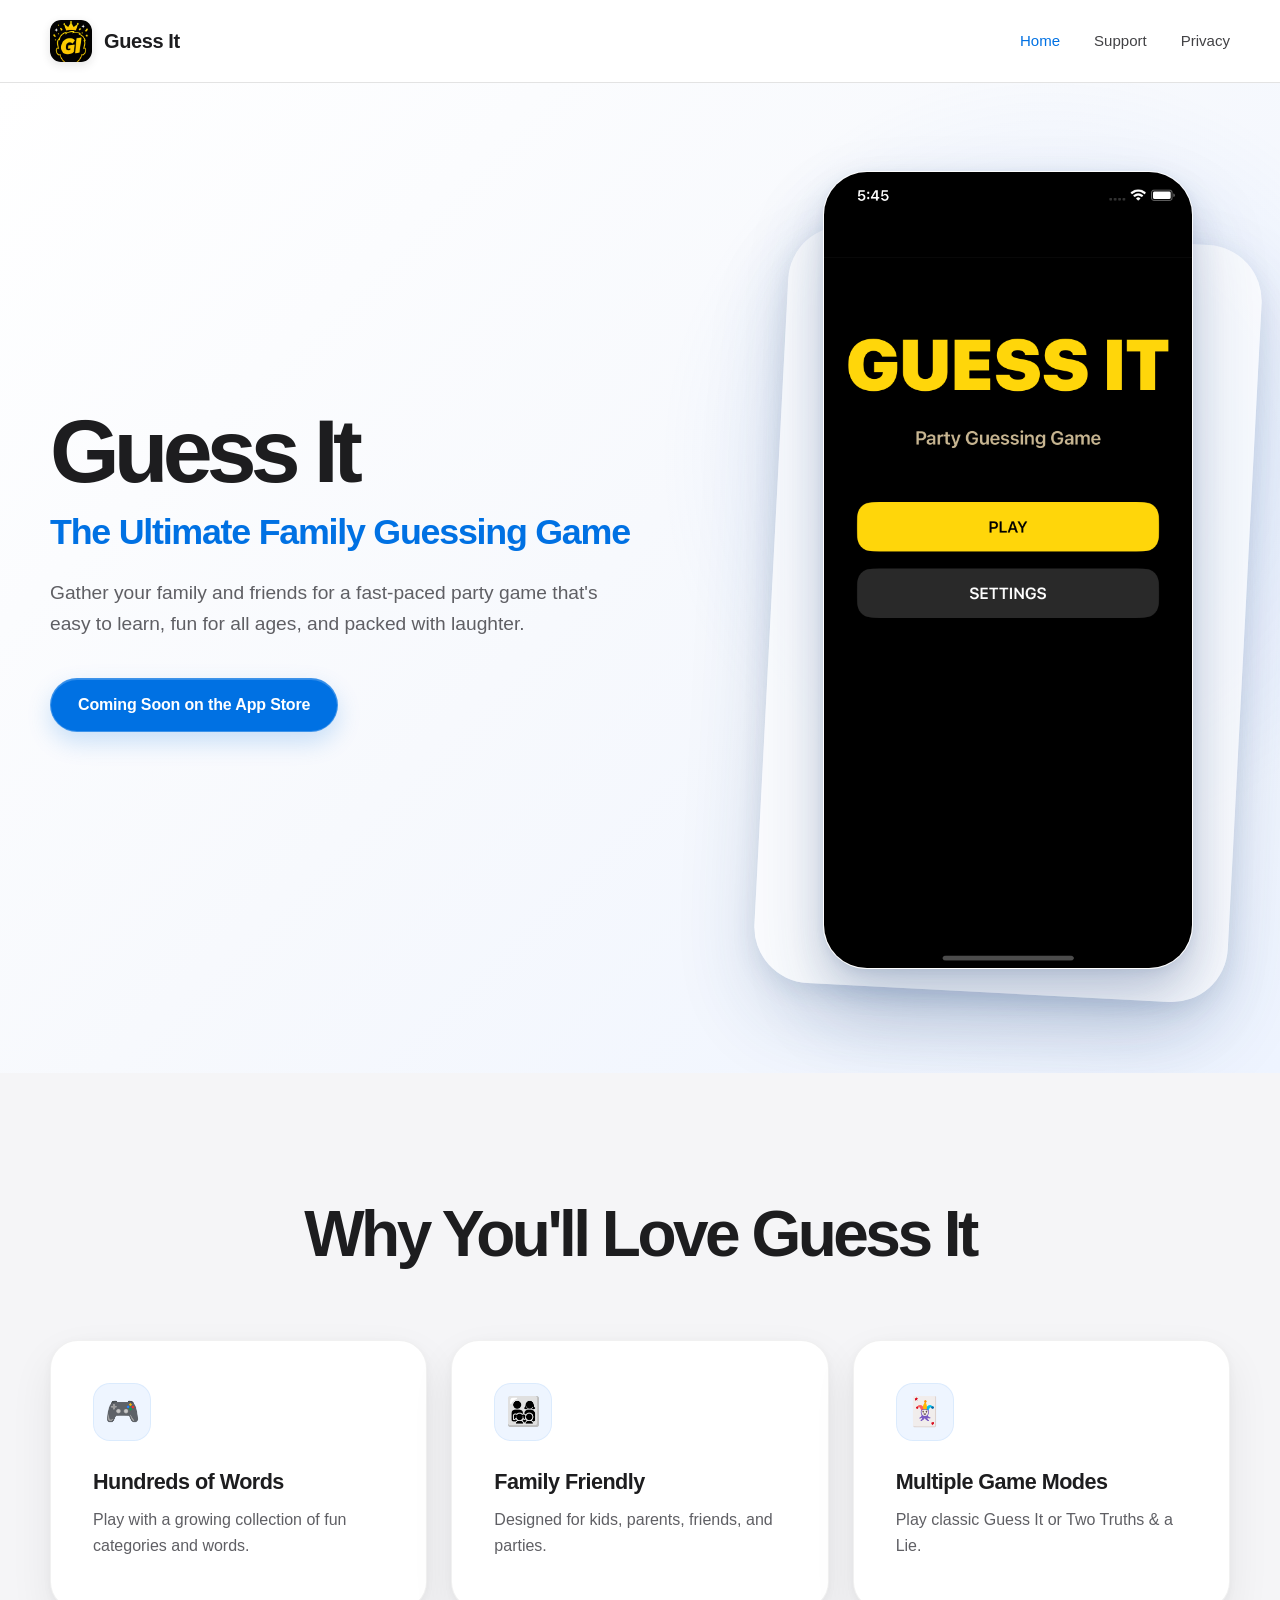
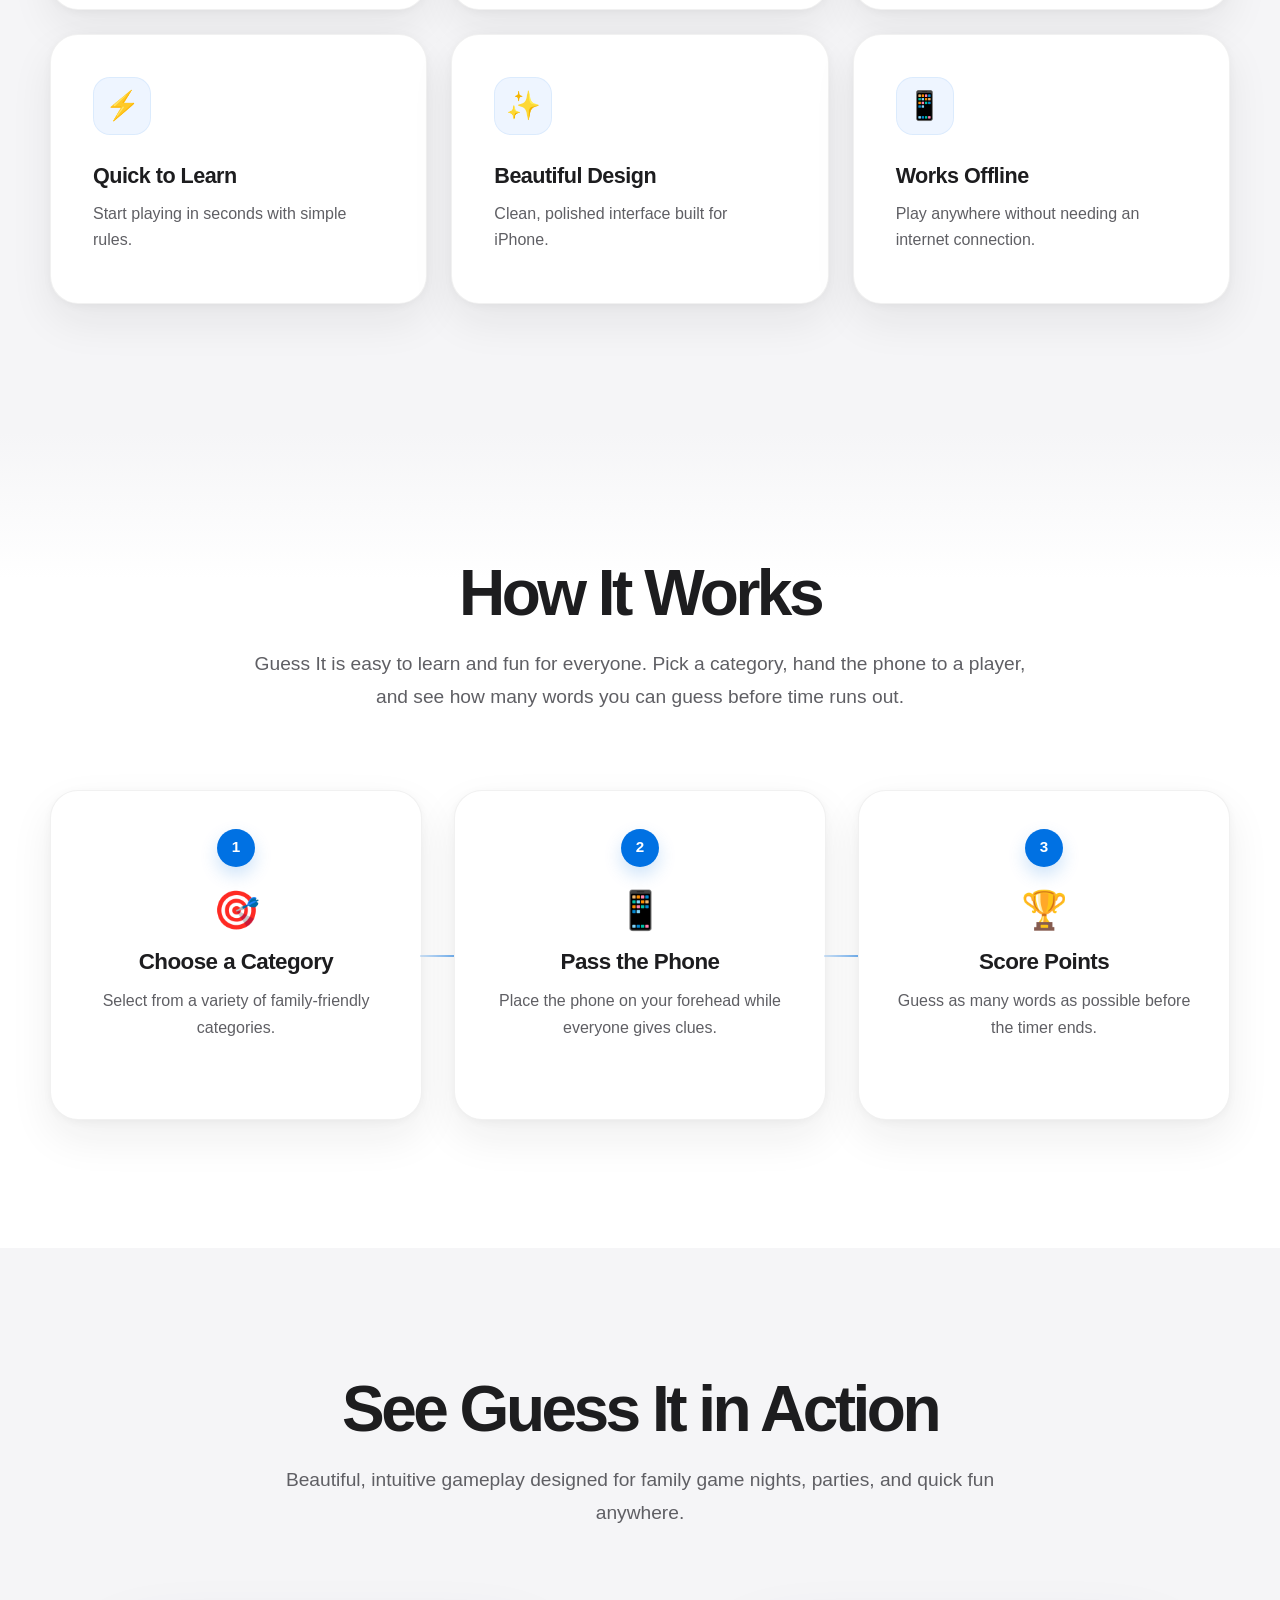
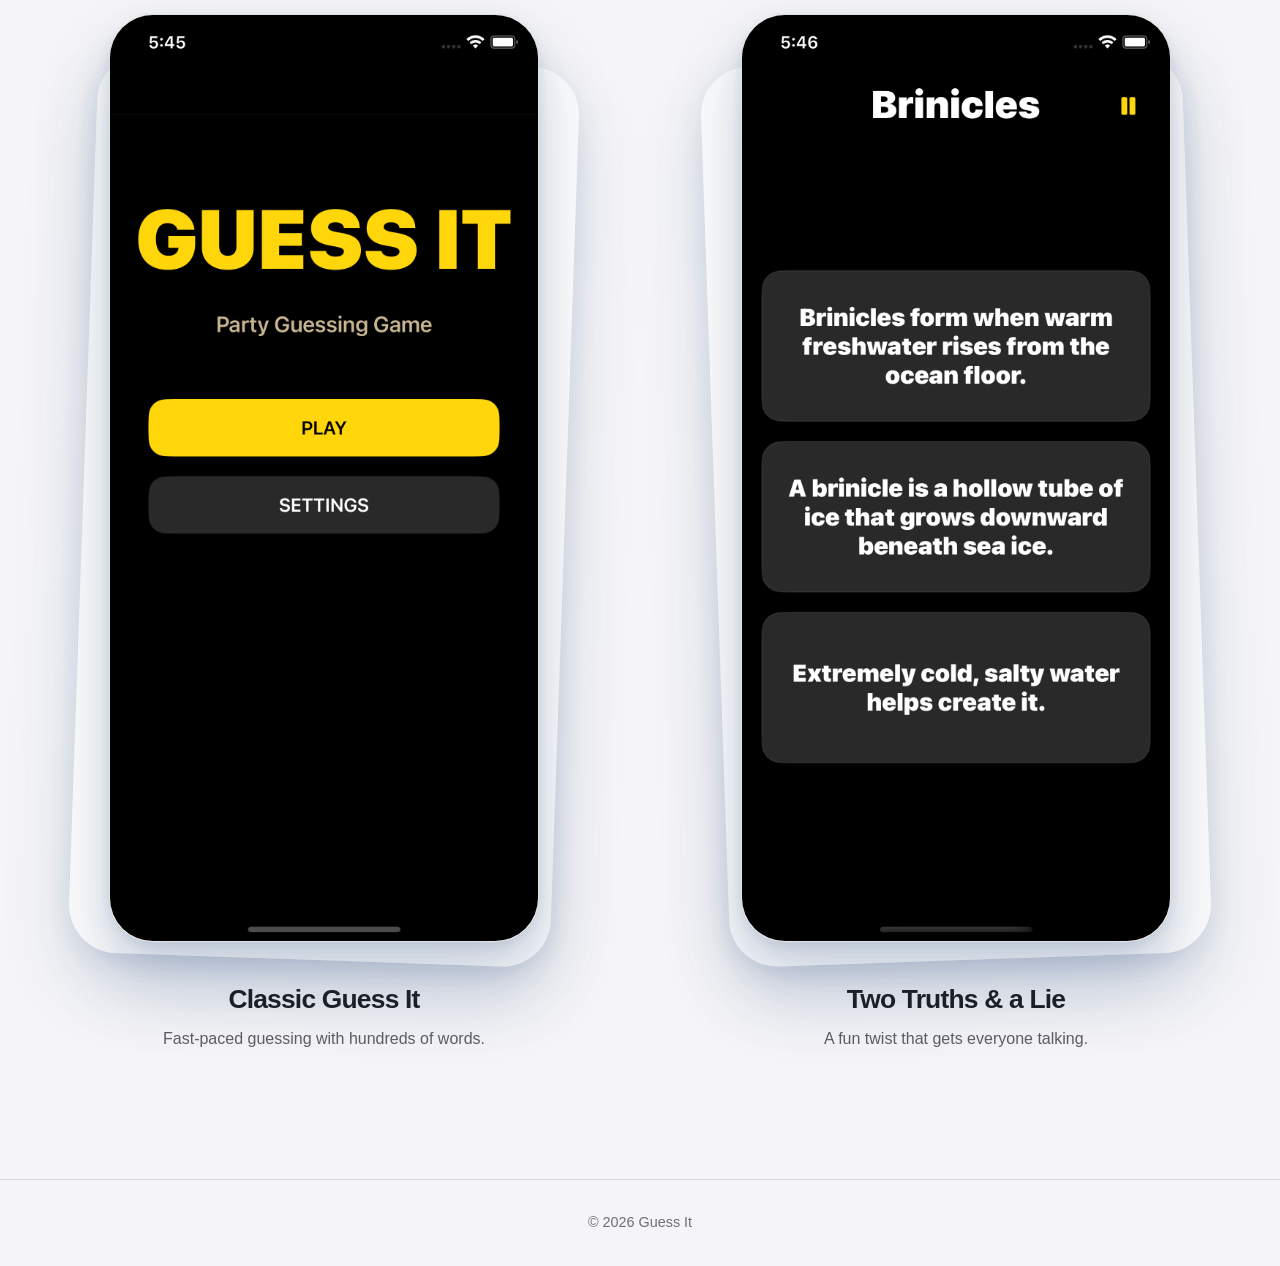
==== index.html @ e1a349c7 "Add responsive gameplay screenshots section" ====
<!DOCTYPE html>
<html lang="en">
<head>
    <meta charset="UTF-8">
    <meta name="viewport" content="width=device-width, initial-scale=1.0">
    <title>Guess It</title>

    <link rel="stylesheet" href="assets/css/styles.css">
</head>
<body>

<header>
    <nav aria-label="Primary navigation">
        <a href="/" class="logo" aria-label="Guess It home">
            <img src="/assets/images/guess-it-icon.png" alt="">
            <span>Guess It</span>
        </a>
        <ul>
            <li><a href="/" aria-current="page">Home</a></li>
            <li><a href="/support/">Support</a></li>
            <li><a href="/privacy/">Privacy</a></li>
        </ul>
    </nav>
</header>

<main>
    <section class="hero">
        <div class="hero-content">
            <div class="hero-copy">
                <h1>Guess It</h1>

                <p class="tagline">
                    The Ultimate Family Guessing Game
                </p>

                <p class="description">
                    Gather your family and friends for a fast-paced party game that's easy to learn, fun for all ages, and packed with laughter.
                </p>

                <a href="#" class="button">
                    Coming Soon on the App Store
                </a>
            </div>

            <div class="hero-image">
                <img
                    src="/assets/images/guess-it-home-screen.png"
                    alt="Guess It app home screen"
                    width="1170"
                    height="2532"
                >
            </div>
        </div>
    </section>

    <section class="features" aria-labelledby="features-title">
        <div class="features-content">
            <div class="features-heading">
                <h2 id="features-title">Why You'll Love Guess It</h2>
            </div>

            <div class="features-grid">
                <article class="feature-card">
                    <span class="feature-icon" aria-hidden="true">🎮</span>
                    <h3>Hundreds of Words</h3>
                    <p>Play with a growing collection of fun categories and words.</p>
                </article>

                <article class="feature-card">
                    <span class="feature-icon" aria-hidden="true">👨‍👩‍👧‍👦</span>
                    <h3>Family Friendly</h3>
                    <p>Designed for kids, parents, friends, and parties.</p>
                </article>

                <article class="feature-card">
                    <span class="feature-icon" aria-hidden="true">🃏</span>
                    <h3>Multiple Game Modes</h3>
                    <p>Play classic Guess It or Two Truths &amp; a Lie.</p>
                </article>

                <article class="feature-card">
                    <span class="feature-icon" aria-hidden="true">⚡</span>
                    <h3>Quick to Learn</h3>
                    <p>Start playing in seconds with simple rules.</p>
                </article>

                <article class="feature-card">
                    <span class="feature-icon" aria-hidden="true">✨</span>
                    <h3>Beautiful Design</h3>
                    <p>Clean, polished interface built for iPhone.</p>
                </article>

                <article class="feature-card">
                    <span class="feature-icon" aria-hidden="true">📱</span>
                    <h3>Works Offline</h3>
                    <p>Play anywhere without needing an internet connection.</p>
                </article>
            </div>
        </div>
    </section>

    <section class="how-it-works" aria-labelledby="how-it-works-title">
        <div class="how-it-works-content">
            <div class="how-it-works-heading">
                <h2 id="how-it-works-title">How It Works</h2>
                <p>
                    Guess It is easy to learn and fun for everyone. Pick a category, hand the phone to a player, and see how many words you can guess before time runs out.
                </p>
            </div>

            <ol class="steps-grid" role="list">
                <li class="step-card">
                    <span class="step-number" aria-hidden="true">1</span>
                    <span class="step-icon" aria-hidden="true">🎯</span>
                    <h3>Choose a Category</h3>
                    <p>Select from a variety of family-friendly categories.</p>
                </li>

                <li class="step-card">
                    <span class="step-number" aria-hidden="true">2</span>
                    <span class="step-icon" aria-hidden="true">📱</span>
                    <h3>Pass the Phone</h3>
                    <p>Place the phone on your forehead while everyone gives clues.</p>
                </li>

                <li class="step-card">
                    <span class="step-number" aria-hidden="true">3</span>
                    <span class="step-icon" aria-hidden="true">🏆</span>
                    <h3>Score Points</h3>
                    <p>Guess as many words as possible before the timer ends.</p>
                </li>
            </ol>
        </div>
    </section>

    <section class="screenshots" aria-labelledby="screenshots-title">
        <div class="screenshots-content">
            <div class="screenshots-heading">
                <h2 id="screenshots-title">See Guess It in Action</h2>
                <p>
                    Beautiful, intuitive gameplay designed for family game nights, parties, and quick fun anywhere.
                </p>
            </div>

            <div class="screenshots-grid">
                <figure class="screenshot">
                    <div class="screenshot-image">
                        <img
                            src="/assets/images/guess-it-home-screen.png"
                            alt="Classic Guess It game screen"
                            width="1170"
                            height="2532"
                            loading="lazy"
                        >
                    </div>
                    <figcaption>
                        <h3>Classic Guess It</h3>
                        <p>Fast-paced guessing with hundreds of words.</p>
                    </figcaption>
                </figure>

                <figure class="screenshot">
                    <div class="screenshot-image">
                        <img
                            src="/assets/images/two-truths-screen.png"
                            alt="Two Truths and a Lie game screen"
                            width="1170"
                            height="2532"
                            loading="lazy"
                        >
                    </div>
                    <figcaption>
                        <h3>Two Truths &amp; a Lie</h3>
                        <p>A fun twist that gets everyone talking.</p>
                    </figcaption>
                </figure>
            </div>
        </div>
    </section>
</main>

<footer>
    <p>&copy; 2026 Guess It</p>
</footer>

</body>
</html>
---- assets/css/styles.css ----
* {
    margin: 0;
    padding: 0;
    box-sizing: border-box;
}

:root {
    color-scheme: light;
    --background: #ffffff;
    --surface: #f5f5f7;
    --text-primary: #1d1d1f;
    --text-secondary: #5f5f64;
    --accent: #0071e3;
    --accent-hover: #0077ed;
    --border: rgba(29, 29, 31, 0.12);
}

html {
    -webkit-text-size-adjust: 100%;
}

body {
    font-family: -apple-system, BlinkMacSystemFont, "Segoe UI", Roboto, Helvetica, Arial, sans-serif;
    background: var(--background);
    color: var(--text-primary);
    line-height: 1.5;
    -webkit-font-smoothing: antialiased;
}

header {
    background: rgba(255, 255, 255, 0.94);
    border-bottom: 1px solid var(--border);
}

nav {
    width: min(100% - 40px, 1180px);
    margin: 0 auto;
    min-height: 82px;
    display: flex;
    justify-content: space-between;
    align-items: center;
}

.logo {
    display: flex;
    align-items: center;
    gap: 12px;
    color: inherit;
    text-decoration: none;
    font-size: 1.25rem;
    font-weight: 700;
    letter-spacing: -0.02em;
}

.logo img {
    width: 42px;
    height: 42px;
    border-radius: 11px;
    box-shadow: 0 3px 10px rgba(29, 29, 31, 0.12);
}

nav ul {
    display: flex;
    align-items: center;
    list-style: none;
    gap: 34px;
}

nav a {
    color: inherit;
    text-decoration: none;
    font-weight: 500;
}

nav ul a {
    color: #424245;
    font-size: 0.94rem;
}

nav ul a:hover,
nav ul a:focus-visible,
nav ul a[aria-current="page"] {
    color: var(--accent);
}

main {
    min-height: calc(100vh - 82px);
}

.hero {
    display: grid;
    align-items: center;
    min-height: calc(100vh - 82px);
    padding: 88px 0 104px;
    overflow: hidden;
    background:
        radial-gradient(circle at 82% 38%, rgba(122, 168, 255, 0.17), transparent 32%),
        linear-gradient(135deg, #ffffff 0%, #f7f9fd 48%, #eef4ff 100%);
}

.hero-content {
    width: min(100% - 40px, 1180px);
    margin: 0 auto;
    display: grid;
    grid-template-columns: minmax(0, 1.05fr) minmax(300px, 0.75fr);
    align-items: center;
    gap: clamp(64px, 9vw, 132px);
}

.hero-copy {
    max-width: 650px;
}

.hero h1 {
    margin-bottom: 18px;
    font-size: clamp(4rem, 7vw, 6.25rem);
    font-weight: 750;
    line-height: 0.95;
    letter-spacing: -0.065em;
}

.tagline {
    max-width: 600px;
    margin-bottom: 24px;
    color: var(--accent);
    font-size: clamp(1.55rem, 2.8vw, 2.35rem);
    font-weight: 650;
    line-height: 1.14;
    letter-spacing: -0.035em;
}

.description {
    max-width: 570px;
    margin-bottom: 38px;
    color: var(--text-secondary);
    font-size: clamp(1.05rem, 1.5vw, 1.2rem);
    line-height: 1.65;
}

.button {
    display: inline-flex;
    align-items: center;
    justify-content: center;
    min-height: 54px;
    padding: 14px 27px;
    border: 1px solid rgba(255, 255, 255, 0.24);
    border-radius: 999px;
    background: var(--accent);
    box-shadow:
        0 10px 24px rgba(0, 113, 227, 0.2),
        inset 0 1px 0 rgba(255, 255, 255, 0.2);
    color: #ffffff;
    text-decoration: none;
    font-weight: 600;
    letter-spacing: -0.01em;
}

.button:hover,
.button:focus-visible {
    background: var(--accent-hover);
    box-shadow:
        0 12px 28px rgba(0, 113, 227, 0.26),
        inset 0 1px 0 rgba(255, 255, 255, 0.2);
}

.button:focus-visible,
nav a:focus-visible {
    outline: 3px solid rgba(0, 113, 227, 0.3);
    outline-offset: 4px;
}

.hero-image {
    position: relative;
    justify-self: center;
    width: min(100%, 370px);
    isolation: isolate;
}

.hero-image::before {
    content: "";
    position: absolute;
    z-index: -1;
    inset: 8% -14% -3%;
    border-radius: 56px;
    background: rgba(255, 255, 255, 0.66);
    box-shadow:
        0 35px 80px rgba(32, 66, 120, 0.16),
        0 8px 24px rgba(32, 66, 120, 0.1);
    transform: rotate(3deg);
}

.hero-image img {
    display: block;
    width: 100%;
    height: auto;
    border: 1px solid rgba(255, 255, 255, 0.72);
    border-radius: clamp(28px, 4vw, 44px);
    box-shadow:
        0 42px 80px rgba(32, 66, 120, 0.2),
        0 16px 34px rgba(32, 66, 120, 0.14),
        0 3px 10px rgba(32, 66, 120, 0.08);
}

.features {
    padding: clamp(92px, 10vw, 140px) 0;
    background: var(--surface);
}

.features-content {
    width: min(100% - 40px, 1180px);
    margin: 0 auto;
}

.features-heading {
    max-width: 760px;
    margin: 0 auto clamp(50px, 6vw, 72px);
    text-align: center;
}

.features h2 {
    font-size: clamp(2.5rem, 5vw, 4.25rem);
    font-weight: 720;
    line-height: 1.04;
    letter-spacing: -0.055em;
}

.features-grid {
    display: grid;
    grid-template-columns: repeat(3, minmax(0, 1fr));
    gap: 24px;
}

.feature-card {
    min-height: 270px;
    padding: clamp(30px, 3.5vw, 42px);
    border: 1px solid rgba(29, 29, 31, 0.06);
    border-radius: 28px;
    background: var(--background);
    box-shadow:
        0 18px 44px rgba(29, 29, 31, 0.07),
        0 2px 8px rgba(29, 29, 31, 0.04);
}

.feature-icon {
    display: grid;
    place-items: center;
    width: 58px;
    height: 58px;
    margin-bottom: 28px;
    border-radius: 17px;
    background: #eef5ff;
    box-shadow: inset 0 0 0 1px rgba(0, 113, 227, 0.08);
    font-size: 1.75rem;
    line-height: 1;
}

.feature-card h3 {
    margin-bottom: 12px;
    font-size: 1.35rem;
    font-weight: 680;
    line-height: 1.2;
    letter-spacing: -0.025em;
}

.feature-card p {
    color: var(--text-secondary);
    font-size: 1rem;
    line-height: 1.65;
}

.how-it-works {
    padding: clamp(92px, 10vw, 140px) 0;
    background: linear-gradient(180deg, var(--surface) 0%, var(--background) 18%);
}

.how-it-works-content {
    width: min(100% - 40px, 1180px);
    margin: 0 auto;
}

.how-it-works-heading {
    max-width: 780px;
    margin: 0 auto clamp(52px, 6vw, 76px);
    text-align: center;
}

.how-it-works h2 {
    margin-bottom: 22px;
    font-size: clamp(2.5rem, 5vw, 4.25rem);
    font-weight: 720;
    line-height: 1.04;
    letter-spacing: -0.055em;
}

.how-it-works-heading p {
    color: var(--text-secondary);
    font-size: clamp(1.05rem, 1.6vw, 1.2rem);
    line-height: 1.7;
}

.steps-grid {
    display: grid;
    grid-template-columns: repeat(3, minmax(0, 1fr));
    gap: 32px;
    list-style: none;
}

.step-card {
    position: relative;
    z-index: 0;
    min-height: 330px;
    padding: 38px 34px;
    border: 1px solid rgba(29, 29, 31, 0.06);
    border-radius: 28px;
    background: var(--background);
    box-shadow:
        0 18px 44px rgba(29, 29, 31, 0.07),
        0 2px 8px rgba(29, 29, 31, 0.04);
    text-align: center;
}

.step-card:not(:last-child)::after {
    content: "";
    position: absolute;
    z-index: -1;
    top: 50%;
    right: -33px;
    width: 34px;
    height: 2px;
    background: linear-gradient(90deg, rgba(0, 113, 227, 0.18), rgba(0, 113, 227, 0.55));
}

.step-number {
    display: grid;
    place-items: center;
    width: 38px;
    height: 38px;
    margin: 0 auto 25px;
    border-radius: 50%;
    background: var(--accent);
    box-shadow: 0 8px 18px rgba(0, 113, 227, 0.2);
    color: #ffffff;
    font-size: 0.95rem;
    font-weight: 700;
}

.step-icon {
    display: block;
    margin-bottom: 20px;
    font-size: 2.35rem;
    line-height: 1;
}

.step-card h3 {
    margin-bottom: 12px;
    font-size: 1.4rem;
    font-weight: 680;
    line-height: 1.2;
    letter-spacing: -0.025em;
}

.step-card p {
    color: var(--text-secondary);
    font-size: 1rem;
    line-height: 1.65;
}

.screenshots {
    padding: clamp(92px, 10vw, 140px) 0;
    overflow: hidden;
    background: var(--surface);
}

.screenshots-content {
    width: min(100% - 40px, 1180px);
    margin: 0 auto;
}

.screenshots-heading {
    max-width: 780px;
    margin: 0 auto clamp(56px, 7vw, 84px);
    text-align: center;
}

.screenshots h2 {
    margin-bottom: 22px;
    font-size: clamp(2.5rem, 5vw, 4.25rem);
    font-weight: 720;
    line-height: 1.04;
    letter-spacing: -0.055em;
}

.screenshots-heading p {
    color: var(--text-secondary);
    font-size: clamp(1.05rem, 1.6vw, 1.2rem);
    line-height: 1.7;
}

.screenshots-grid {
    display: grid;
    grid-template-columns: repeat(2, minmax(0, 1fr));
    gap: clamp(48px, 7vw, 84px);
    align-items: start;
}

.screenshot {
    min-width: 0;
    text-align: center;
}

.screenshot-image {
    position: relative;
    width: min(100%, 430px);
    margin: 0 auto;
    isolation: isolate;
}

.screenshot-image::before {
    content: "";
    position: absolute;
    z-index: -1;
    inset: 5% -6% -2%;
    border-radius: clamp(30px, 4vw, 48px);
    background: rgba(255, 255, 255, 0.7);
    box-shadow:
        0 34px 72px rgba(32, 66, 120, 0.13),
        0 9px 24px rgba(32, 66, 120, 0.08);
    transform: rotate(2deg);
}

.screenshot:nth-child(even) .screenshot-image::before {
    transform: rotate(-2deg);
}

.screenshot img {
    display: block;
    width: 100%;
    height: auto;
    border: 1px solid rgba(29, 29, 31, 0.1);
    border-radius: clamp(28px, 4vw, 44px);
    box-shadow:
        0 40px 76px rgba(32, 66, 120, 0.18),
        0 15px 32px rgba(32, 66, 120, 0.12),
        0 3px 10px rgba(32, 66, 120, 0.07);
}

.screenshot figcaption {
    max-width: 420px;
    margin: 42px auto 0;
}

.screenshot h3 {
    margin-bottom: 10px;
    font-size: clamp(1.35rem, 2.2vw, 1.65rem);
    font-weight: 680;
    line-height: 1.2;
    letter-spacing: -0.03em;
}

.screenshot figcaption p {
    color: var(--text-secondary);
    font-size: 1rem;
    line-height: 1.6;
}

footer {
    padding: 32px 20px;
    border-top: 1px solid var(--border);
    background: var(--surface);
    color: #6e6e73;
    text-align: center;
    font-size: 0.9rem;
}

@media (max-width: 980px) {
    .features-grid {
        grid-template-columns: repeat(2, minmax(0, 1fr));
    }
}

@media (max-width: 840px) {
    .hero {
        padding: 76px 0 92px;
    }

    .hero-content {
        grid-template-columns: minmax(0, 1fr) minmax(250px, 0.72fr);
        gap: 48px;
    }

    .hero h1 {
        font-size: clamp(3.5rem, 9vw, 5rem);
    }

    .steps-grid {
        gap: 18px;
    }

    .step-card {
        min-height: 320px;
        padding: 34px 24px;
    }

    .step-card:not(:last-child)::after {
        right: -19px;
        width: 20px;
    }
}

@media (max-width: 700px) {
    nav {
        width: min(100% - 32px, 1180px);
        min-height: 74px;
    }

    .logo {
        gap: 9px;
        font-size: 1.08rem;
    }

    .logo img {
        width: 36px;
        height: 36px;
        border-radius: 9px;
    }

    nav ul {
        gap: 18px;
    }

    nav ul a {
        font-size: 0.85rem;
    }

    main,
    .hero {
        min-height: auto;
    }

    .hero {
        padding: 72px 0 88px;
        text-align: center;
        background:
            radial-gradient(circle at 50% 72%, rgba(122, 168, 255, 0.16), transparent 30%),
            linear-gradient(155deg, #ffffff 0%, #f7f9fd 50%, #eef4ff 100%);
    }

    .hero-content {
        width: min(100% - 40px, 560px);
        grid-template-columns: 1fr;
        gap: 68px;
    }

    .hero-copy {
        margin: 0 auto;
    }

    .hero h1 {
        margin-bottom: 16px;
        font-size: clamp(3.7rem, 17vw, 5rem);
    }

    .tagline {
        margin-right: auto;
        margin-left: auto;
    }

    .description {
        margin-right: auto;
        margin-bottom: 32px;
        margin-left: auto;
    }

    .hero-image {
        width: min(78vw, 340px);
    }

    .features {
        padding: 80px 0;
    }

    .features-content {
        width: min(100% - 40px, 560px);
    }

    .features-heading {
        margin-bottom: 42px;
    }

    .features-grid {
        grid-template-columns: 1fr;
        gap: 20px;
    }

    .feature-card {
        min-height: 0;
        padding: 32px;
    }

    .how-it-works {
        padding: 80px 0;
    }

    .how-it-works-content {
        width: min(100% - 40px, 560px);
    }

    .how-it-works-heading {
        margin-bottom: 44px;
    }

    .steps-grid {
        grid-template-columns: 1fr;
        gap: 28px;
    }

    .step-card {
        min-height: 0;
        padding: 34px 32px 38px;
    }

    .step-card:not(:last-child)::after {
        top: auto;
        right: auto;
        bottom: -29px;
        left: 50%;
        width: 2px;
        height: 30px;
        background: linear-gradient(180deg, rgba(0, 113, 227, 0.22), rgba(0, 113, 227, 0.55));
    }

    .screenshots {
        padding: 80px 0;
    }

    .screenshots-content {
        width: min(100% - 40px, 560px);
    }

    .screenshots-heading {
        margin-bottom: 52px;
    }

    .screenshots-grid {
        grid-template-columns: 1fr;
        gap: 72px;
    }

    .screenshot-image {
        width: min(82vw, 400px);
    }

    .screenshot figcaption {
        margin-top: 36px;
    }
}

@media (max-width: 480px) {
    nav {
        min-height: 68px;
    }

    .logo span {
        display: none;
    }

    nav ul {
        gap: 15px;
    }

    .hero {
        padding: 58px 0 76px;
    }

    .hero-content {
        width: min(100% - 32px, 560px);
        gap: 56px;
    }

    .features-content {
        width: min(100% - 32px, 560px);
    }

    .features h2 {
        font-size: clamp(2.35rem, 12vw, 3.25rem);
    }

    .how-it-works-content {
        width: min(100% - 32px, 560px);
    }

    .how-it-works h2 {
        font-size: clamp(2.35rem, 12vw, 3.25rem);
    }

    .screenshots h2 {
        font-size: clamp(2.35rem, 12vw, 3.25rem);
    }

    .screenshots-content {
        width: min(100% - 32px, 560px);
    }

    .button {
        width: 100%;
        max-width: 310px;
    }
}
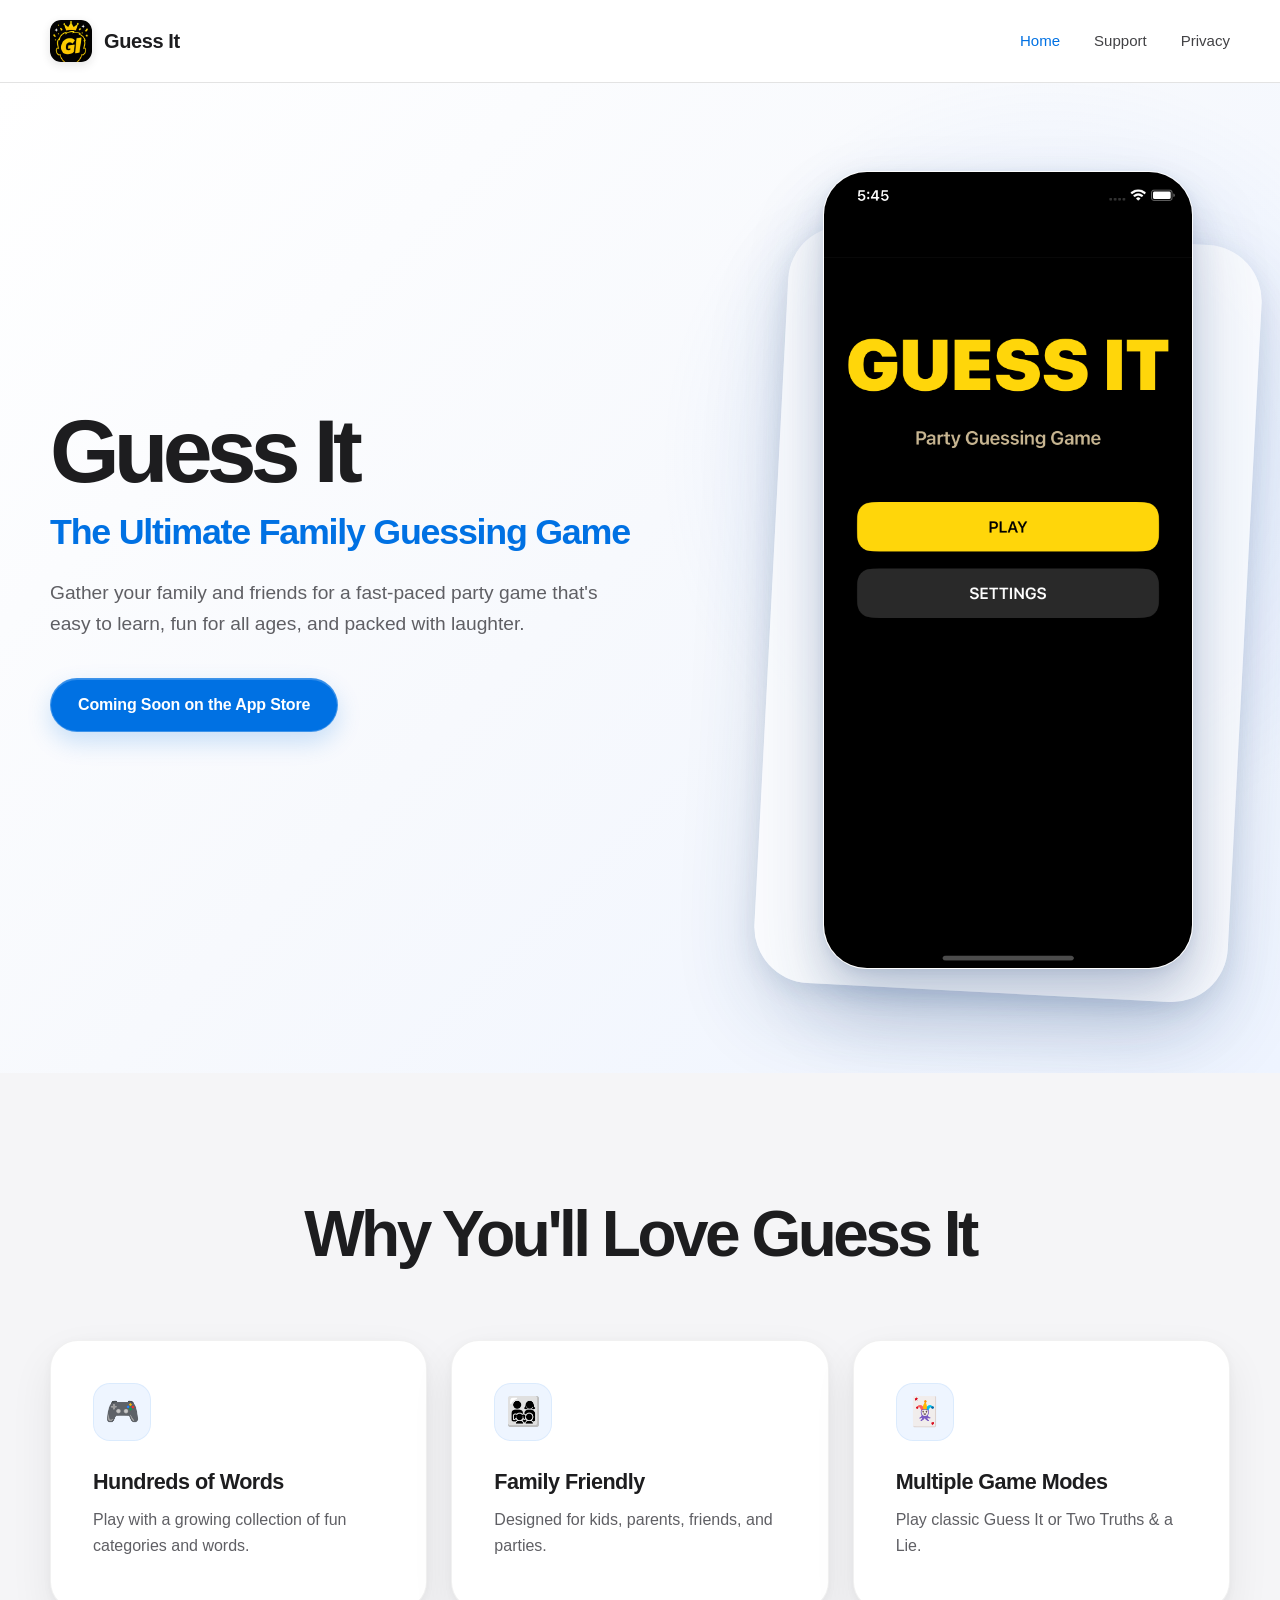
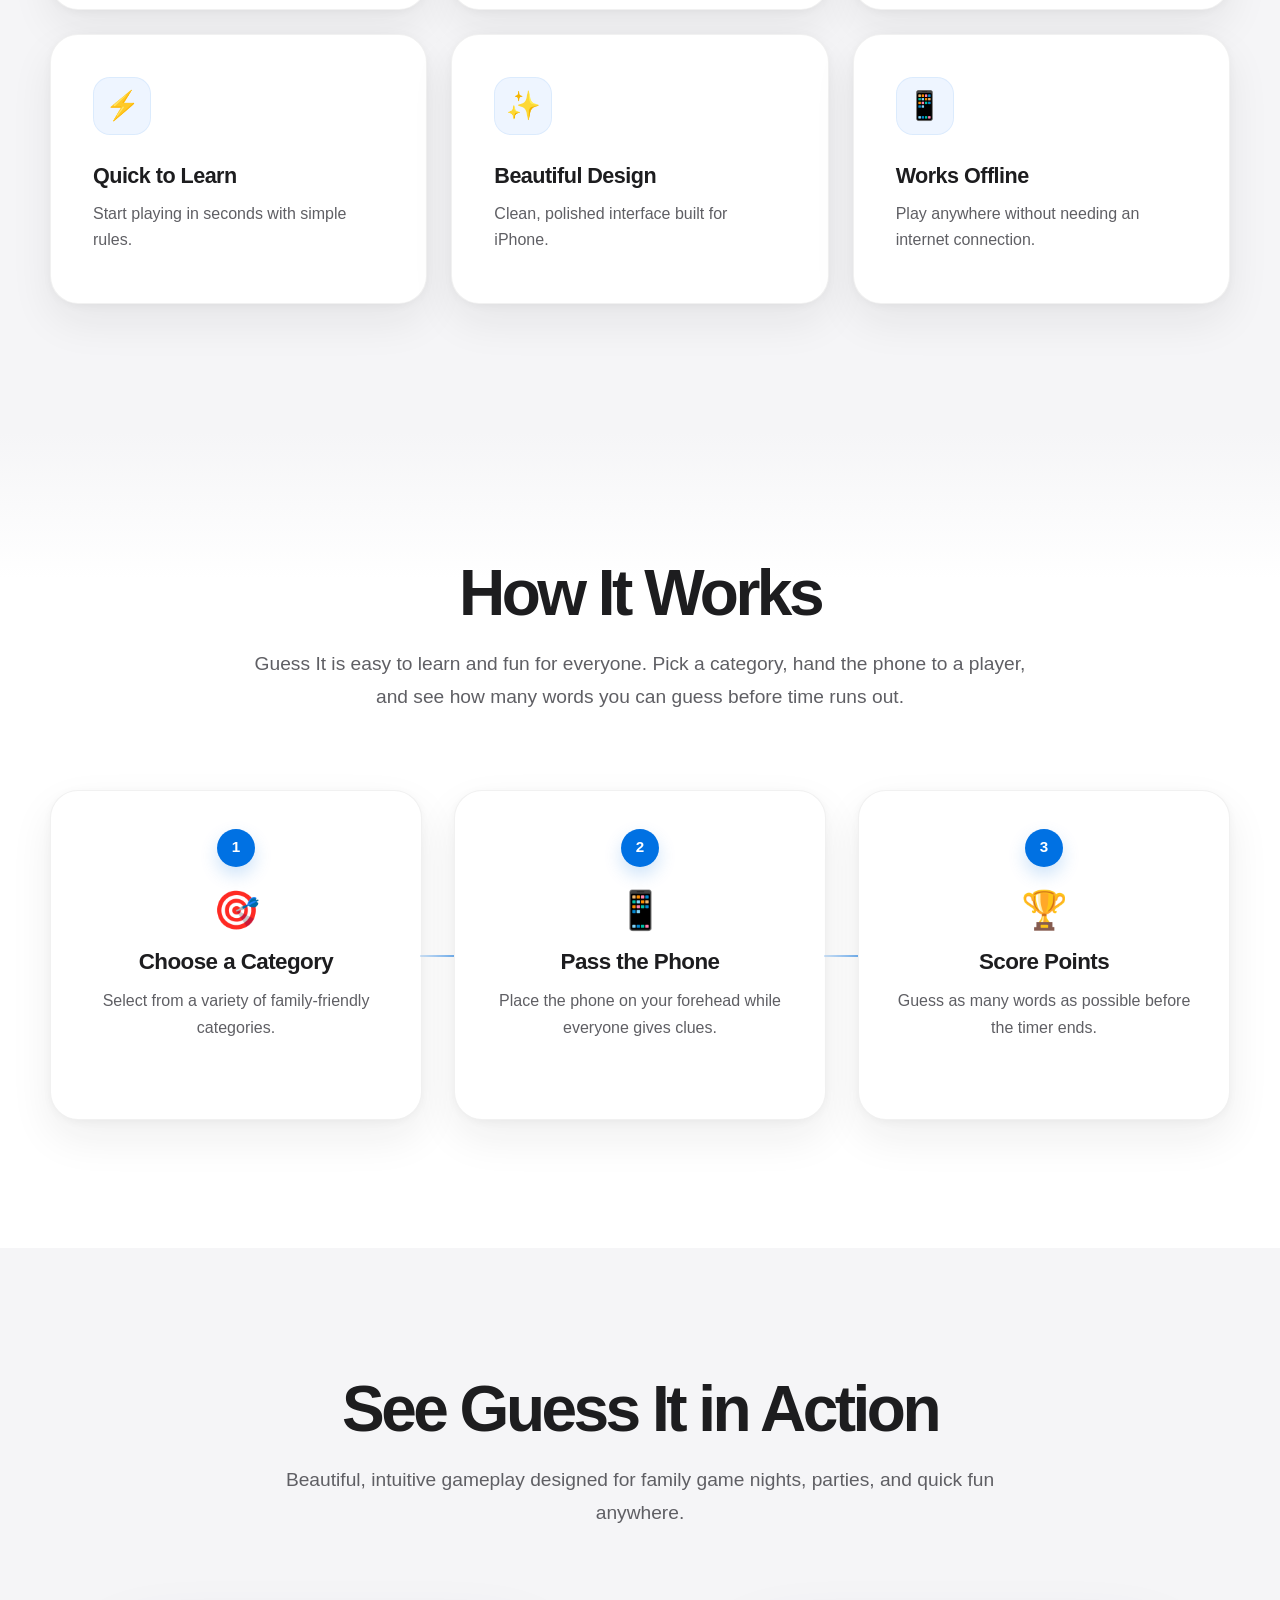
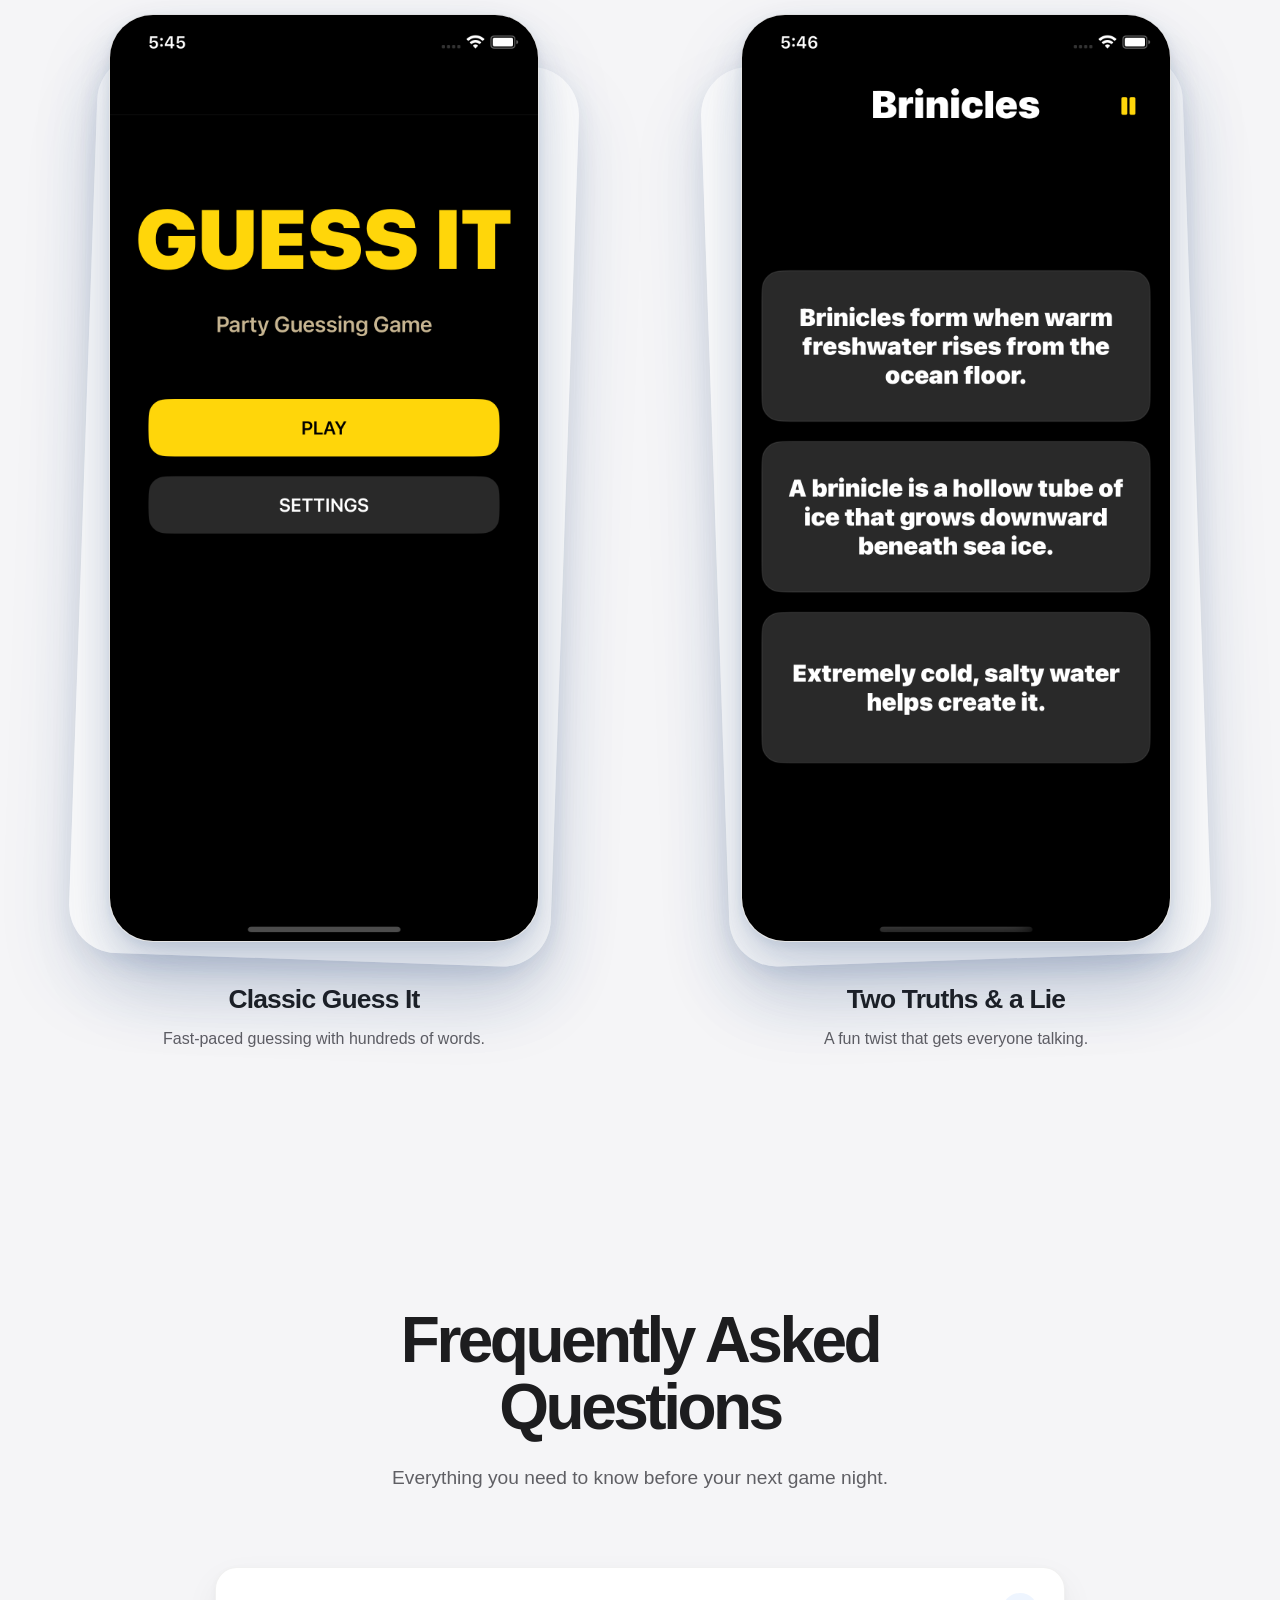
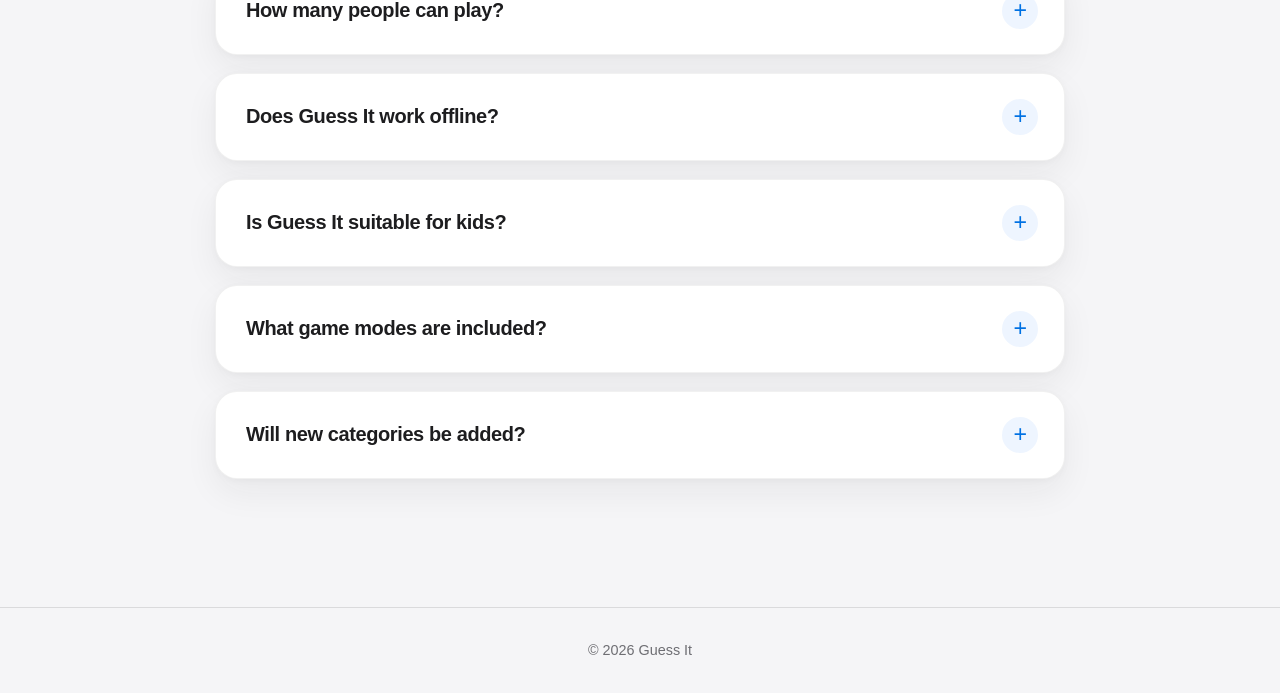
==== commit f765dd16: "Add accessible responsive FAQ section" ====
--- a/index.html
+++ b/index.html
@@ -177,6 +177,52 @@
             </div>
         </div>
     </section>
+
+    <section class="faq" aria-labelledby="faq-title">
+        <div class="faq-content">
+            <div class="faq-heading">
+                <h2 id="faq-title">Frequently Asked Questions</h2>
+                <p>Everything you need to know before your next game night.</p>
+            </div>
+
+            <div class="faq-list">
+                <details class="faq-item">
+                    <summary>How many people can play?</summary>
+                    <div class="faq-answer">
+                        <p>Guess It is designed for groups of all sizes. Play with family, friends, classrooms, or parties.</p>
+                    </div>
+                </details>
+
+                <details class="faq-item">
+                    <summary>Does Guess It work offline?</summary>
+                    <div class="faq-answer">
+                        <p>Yes. Once installed, Guess It can be played without an internet connection.</p>
+                    </div>
+                </details>
+
+                <details class="faq-item">
+                    <summary>Is Guess It suitable for kids?</summary>
+                    <div class="faq-answer">
+                        <p>Absolutely. Guess It is designed to be fun and family friendly for players of all ages.</p>
+                    </div>
+                </details>
+
+                <details class="faq-item">
+                    <summary>What game modes are included?</summary>
+                    <div class="faq-answer">
+                        <p>Classic Guess It and Two Truths &amp; a Lie are included, with more ideas planned for future updates.</p>
+                    </div>
+                </details>
+
+                <details class="faq-item">
+                    <summary>Will new categories be added?</summary>
+                    <div class="faq-answer">
+                        <p>Yes. We're continually expanding the library with new categories and fresh content.</p>
+                    </div>
+                </details>
+            </div>
+        </div>
+    </section>
 </main>
 
 <footer>
--- a/assets/css/styles.css
+++ b/assets/css/styles.css
@@ -463,6 +463,138 @@
     line-height: 1.6;
 }
 
+.faq {
+    padding: clamp(92px, 10vw, 140px) 0;
+    background: var(--surface);
+}
+
+.faq-content {
+    width: min(100% - 40px, 850px);
+    margin: 0 auto;
+}
+
+.faq-heading {
+    max-width: 720px;
+    margin: 0 auto clamp(50px, 6vw, 72px);
+    text-align: center;
+}
+
+.faq h2 {
+    margin-bottom: 22px;
+    font-size: clamp(2.5rem, 5vw, 4.25rem);
+    font-weight: 720;
+    line-height: 1.04;
+    letter-spacing: -0.055em;
+}
+
+.faq-heading p {
+    color: var(--text-secondary);
+    font-size: clamp(1.05rem, 1.6vw, 1.2rem);
+    line-height: 1.7;
+}
+
+.faq-list {
+    display: grid;
+    gap: 18px;
+}
+
+.faq-item {
+    overflow: hidden;
+    border: 1px solid rgba(29, 29, 31, 0.06);
+    border-radius: 22px;
+    background: var(--background);
+    box-shadow:
+        0 14px 34px rgba(29, 29, 31, 0.06),
+        0 2px 7px rgba(29, 29, 31, 0.03);
+    transition:
+        border-color 0.22s ease,
+        box-shadow 0.22s ease;
+}
+
+.faq-item[open] {
+    border-color: rgba(0, 113, 227, 0.14);
+    box-shadow:
+        0 18px 42px rgba(29, 29, 31, 0.08),
+        0 3px 9px rgba(29, 29, 31, 0.04);
+}
+
+.faq-item summary {
+    position: relative;
+    display: flex;
+    align-items: center;
+    min-height: 86px;
+    padding: 26px 82px 26px 30px;
+    list-style: none;
+    cursor: pointer;
+    font-size: clamp(1.08rem, 2vw, 1.25rem);
+    font-weight: 650;
+    line-height: 1.35;
+    letter-spacing: -0.02em;
+    transition: color 0.2s ease;
+}
+
+.faq-item summary::-webkit-details-marker {
+    display: none;
+}
+
+.faq-item summary::after {
+    content: "+";
+    position: absolute;
+    top: 50%;
+    right: 26px;
+    display: grid;
+    place-items: center;
+    width: 36px;
+    height: 36px;
+    border-radius: 50%;
+    background: #eef5ff;
+    color: var(--accent);
+    font-size: 1.45rem;
+    font-weight: 450;
+    line-height: 1;
+    transform: translateY(-50%);
+    transition:
+        color 0.2s ease,
+        background-color 0.2s ease,
+        transform 0.22s ease;
+}
+
+.faq-item summary:hover {
+    color: var(--accent);
+}
+
+.faq-item summary:focus-visible {
+    border-radius: 21px;
+    outline: 3px solid rgba(0, 113, 227, 0.3);
+    outline-offset: -3px;
+}
+
+.faq-item[open] summary::after {
+    background: var(--accent);
+    color: #ffffff;
+    transform: translateY(-50%) rotate(45deg);
+}
+
+.faq-answer {
+    padding: 0 82px 30px 30px;
+    opacity: 0;
+    transform: translateY(-4px);
+    transition:
+        opacity 0.2s ease,
+        transform 0.2s ease;
+}
+
+.faq-item[open] .faq-answer {
+    opacity: 1;
+    transform: translateY(0);
+}
+
+.faq-answer p {
+    color: var(--text-secondary);
+    font-size: 1rem;
+    line-height: 1.7;
+}
+
 footer {
     padding: 32px 20px;
     border-top: 1px solid var(--border);
@@ -653,6 +785,18 @@
     .screenshot figcaption {
         margin-top: 36px;
     }
+
+    .faq {
+        padding: 80px 0;
+    }
+
+    .faq-content {
+        width: min(100% - 40px, 560px);
+    }
+
+    .faq-heading {
+        margin-bottom: 42px;
+    }
 }
 
 @media (max-width: 480px) {
@@ -701,8 +845,40 @@
         width: min(100% - 32px, 560px);
     }
 
+    .faq-content {
+        width: min(100% - 32px, 560px);
+    }
+
+    .faq h2 {
+        font-size: clamp(2.35rem, 12vw, 3.25rem);
+    }
+
+    .faq-item summary {
+        min-height: 78px;
+        padding: 22px 70px 22px 22px;
+    }
+
+    .faq-item summary::after {
+        right: 20px;
+        width: 34px;
+        height: 34px;
+    }
+
+    .faq-answer {
+        padding: 0 22px 26px;
+    }
+
     .button {
         width: 100%;
         max-width: 310px;
     }
 }
+
+@media (prefers-reduced-motion: reduce) {
+    .faq-item,
+    .faq-item summary,
+    .faq-item summary::after,
+    .faq-answer {
+        transition: none;
+    }
+}
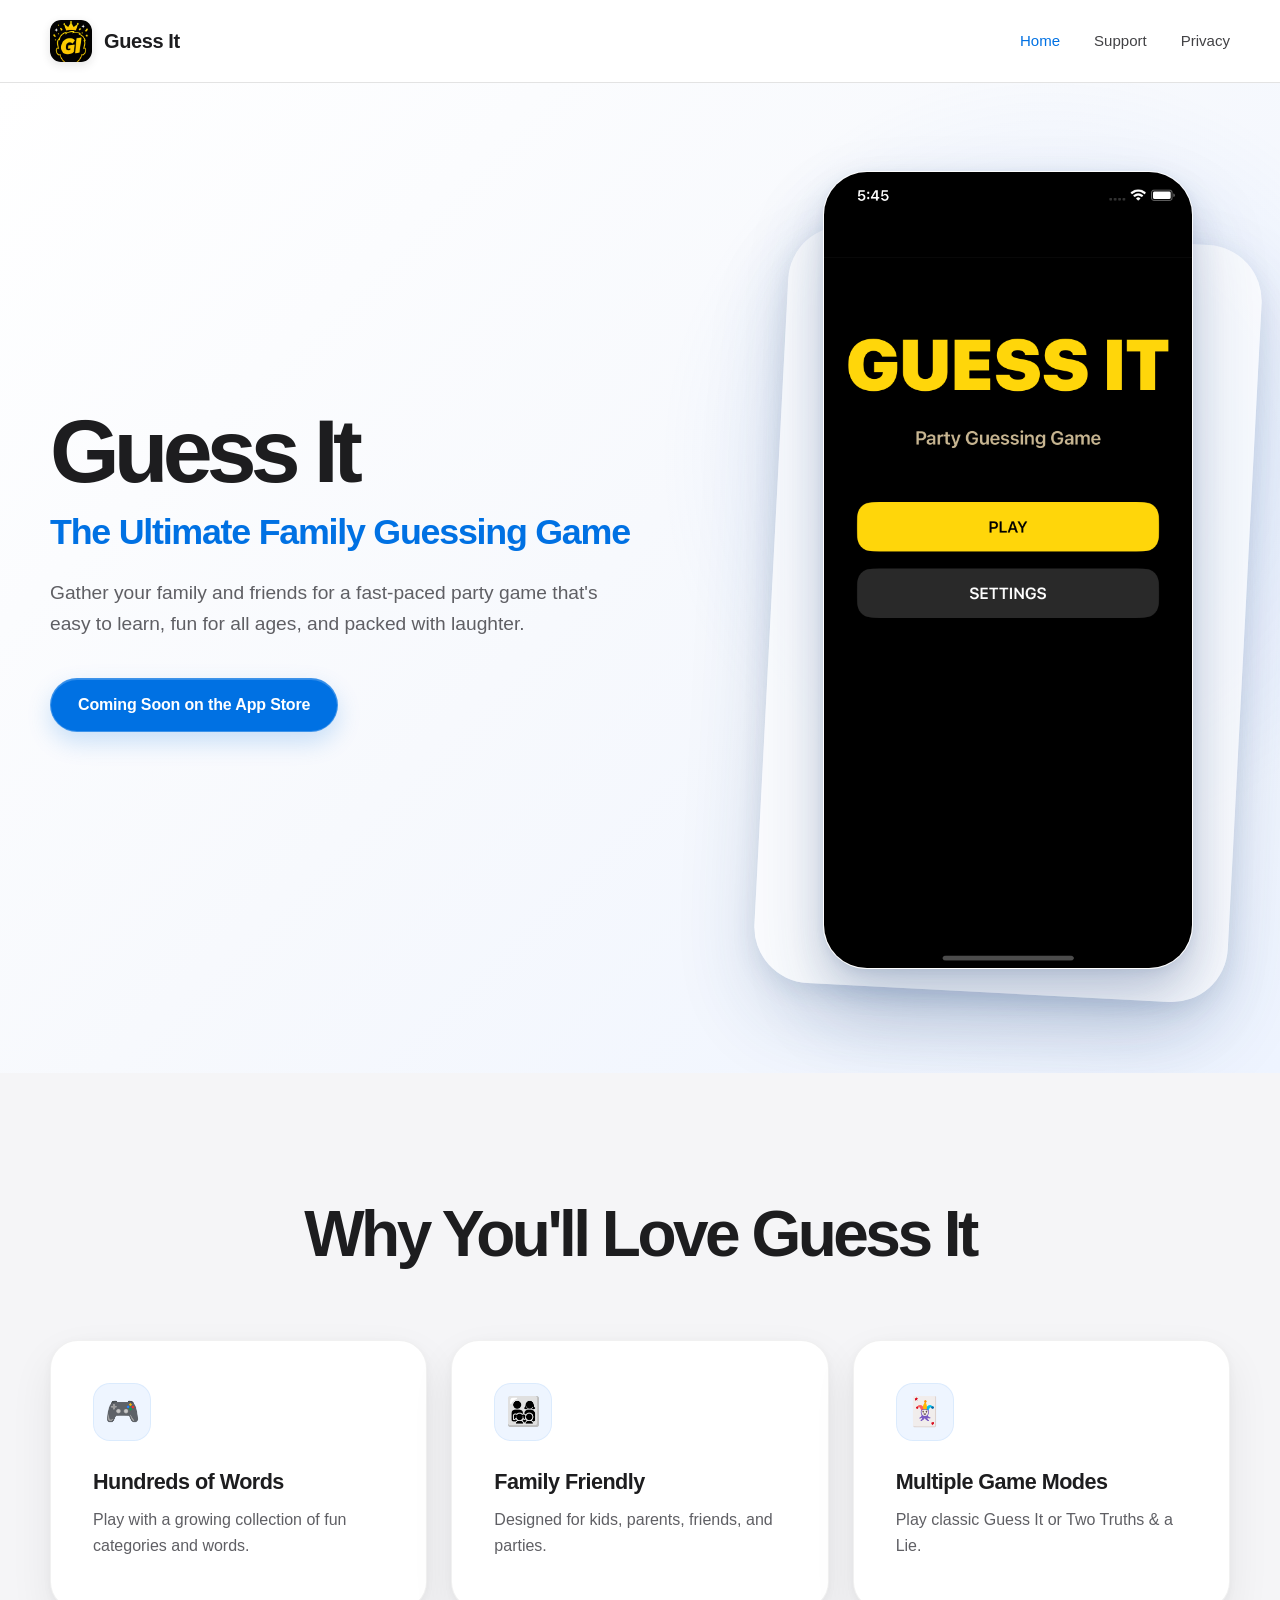
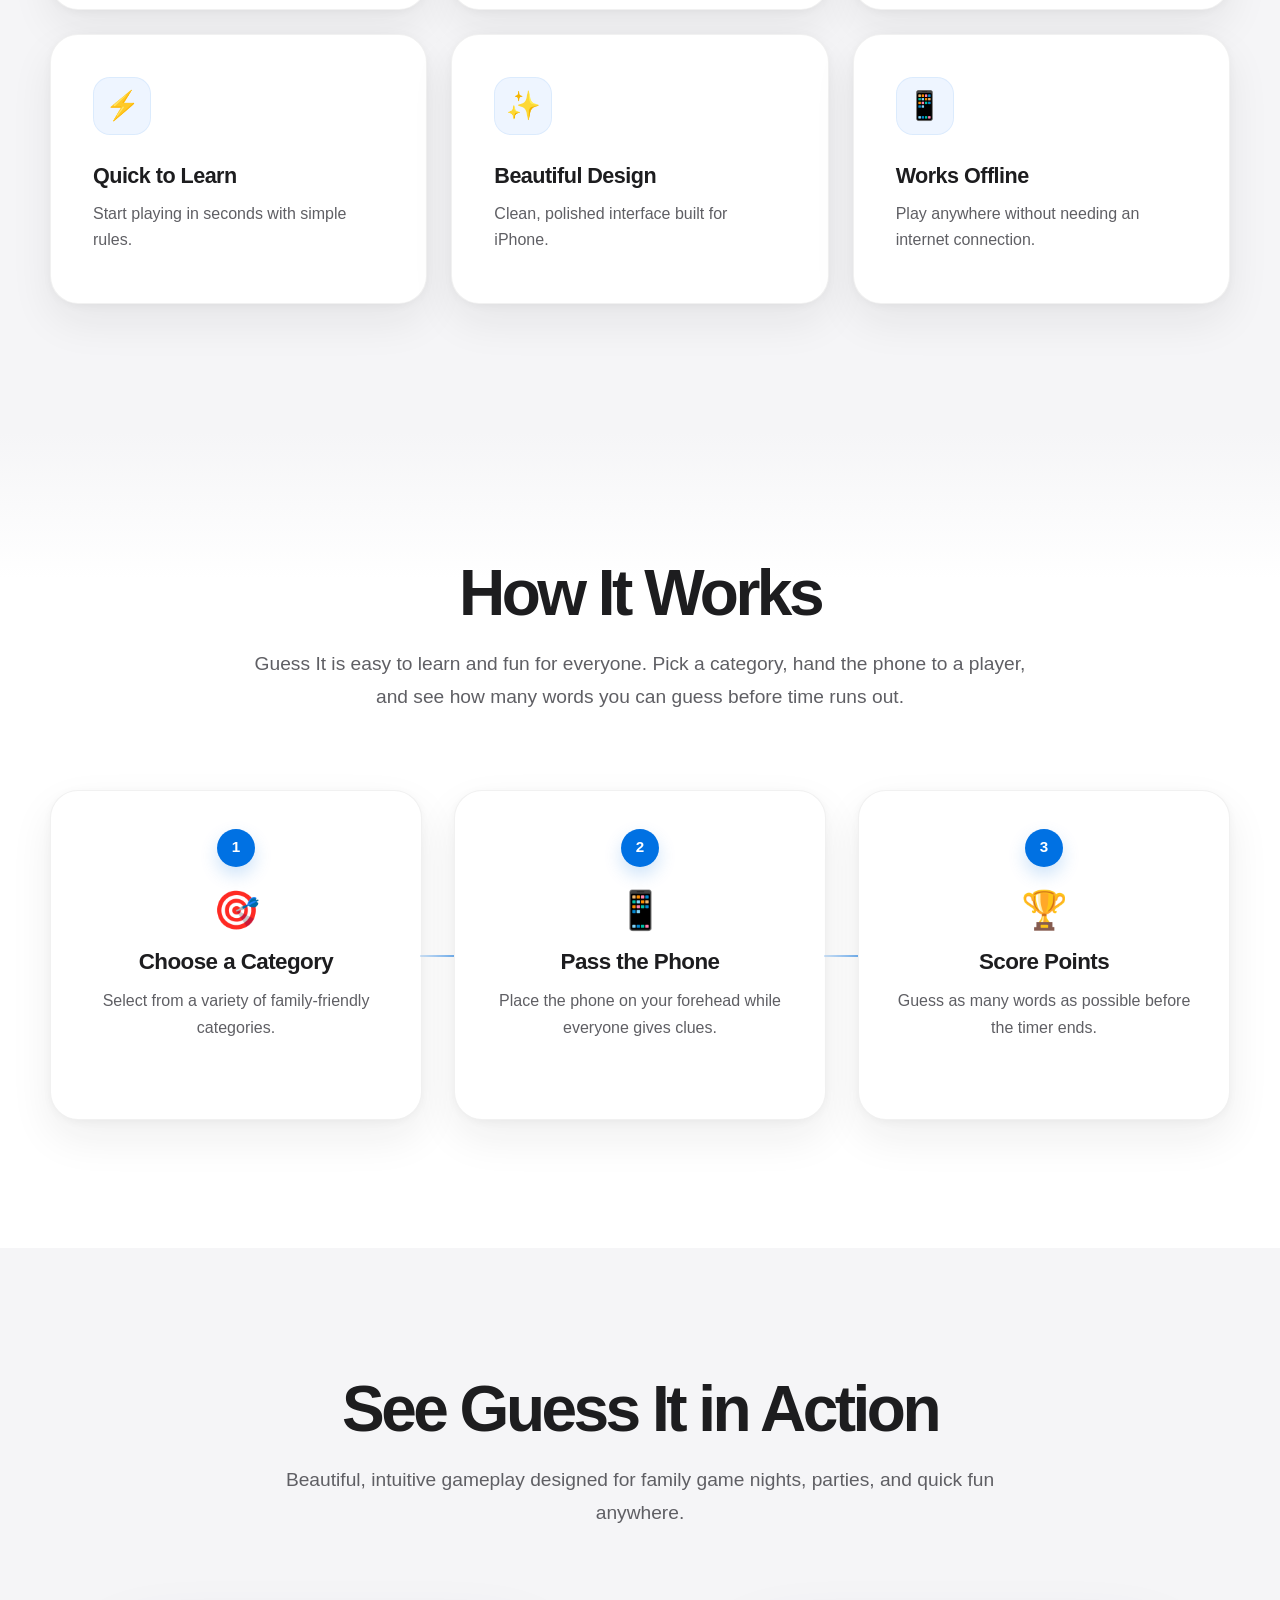
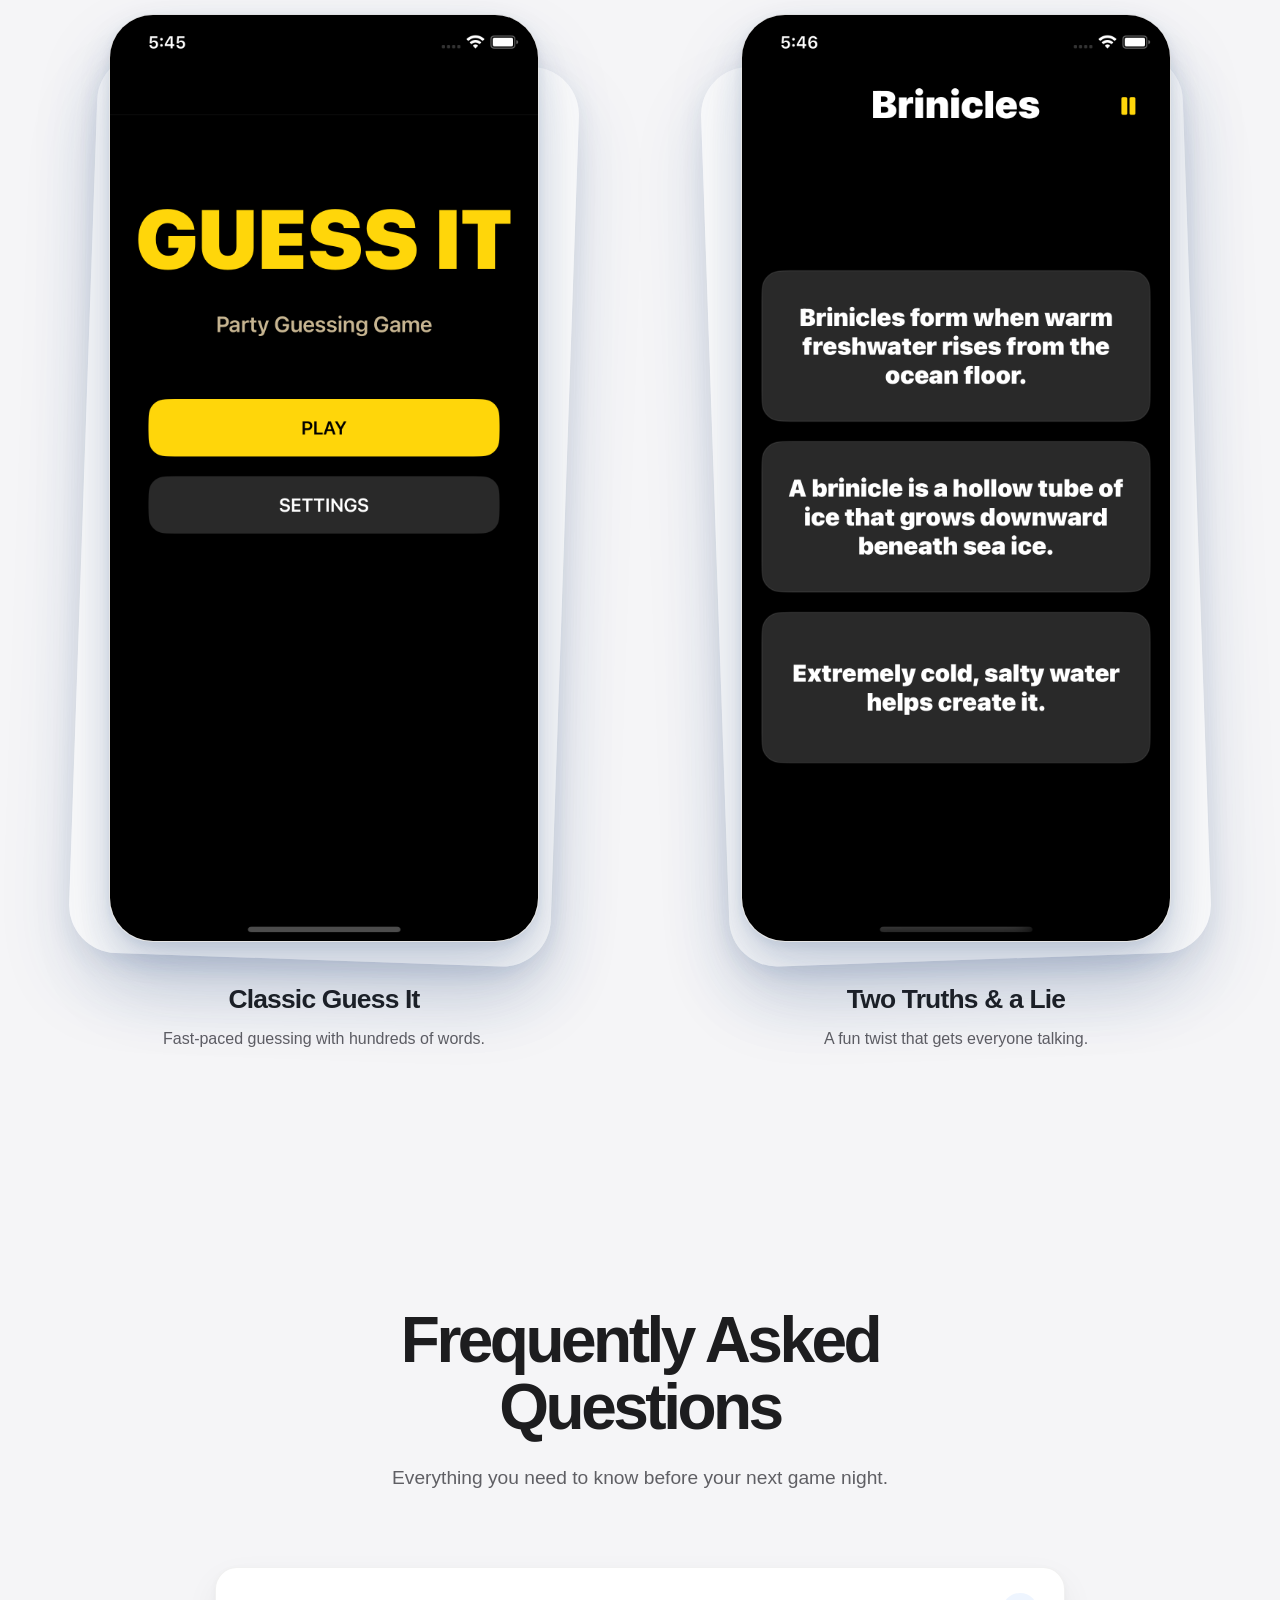
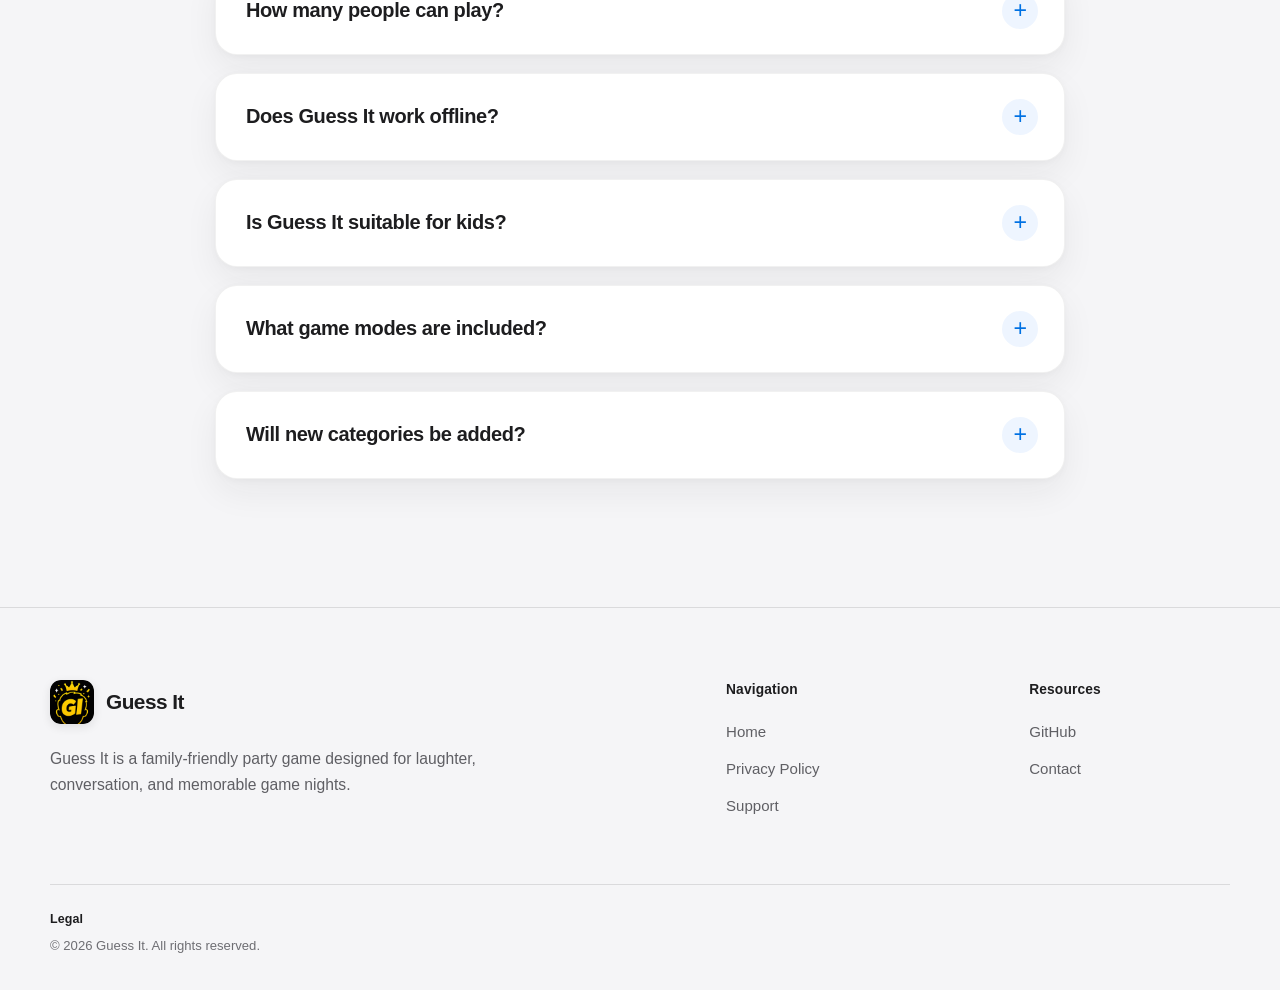
==== commit 9dd8062b: "Redesign footer with responsive multi-section layout" ====
--- a/index.html
+++ b/index.html
@@ -225,8 +225,42 @@
     </section>
 </main>
 
-<footer>
-    <p>&copy; 2026 Guess It</p>
+<footer class="site-footer">
+    <div class="footer-content">
+        <div class="footer-grid">
+            <div class="footer-brand">
+                <a href="/" class="footer-logo" aria-label="Guess It home">
+                    <img src="/assets/images/guess-it-icon.png" alt="">
+                    <span>Guess It</span>
+                </a>
+                <p>
+                    Guess It is a family-friendly party game designed for laughter, conversation, and memorable game nights.
+                </p>
+            </div>
+
+            <nav class="footer-nav" aria-label="Footer navigation">
+                <h2>Navigation</h2>
+                <ul>
+                    <li><a href="/">Home</a></li>
+                    <li><a href="/privacy/">Privacy Policy</a></li>
+                    <li><a href="/support/">Support</a></li>
+                </ul>
+            </nav>
+
+            <nav class="footer-nav" aria-label="Footer resources">
+                <h2>Resources</h2>
+                <ul>
+                    <li><a href="https://github.com/Supraboy09">GitHub</a></li>
+                    <li><a href="/support/">Contact</a></li>
+                </ul>
+            </nav>
+        </div>
+
+        <div class="footer-legal">
+            <h2>Legal</h2>
+            <p>&copy; 2026 Guess It. All rights reserved.</p>
+        </div>
+    </div>
 </footer>
 
 </body>
--- a/assets/css/styles.css
+++ b/assets/css/styles.css
@@ -32,7 +32,7 @@
     border-bottom: 1px solid var(--border);
 }
 
-nav {
+header nav {
     width: min(100% - 40px, 1180px);
     margin: 0 auto;
     min-height: 82px;
@@ -59,27 +59,27 @@
     box-shadow: 0 3px 10px rgba(29, 29, 31, 0.12);
 }
 
-nav ul {
+header nav ul {
     display: flex;
     align-items: center;
     list-style: none;
     gap: 34px;
 }
 
-nav a {
+header nav a {
     color: inherit;
     text-decoration: none;
     font-weight: 500;
 }
 
-nav ul a {
+header nav ul a {
     color: #424245;
     font-size: 0.94rem;
 }
 
-nav ul a:hover,
-nav ul a:focus-visible,
-nav ul a[aria-current="page"] {
+header nav ul a:hover,
+header nav ul a:focus-visible,
+header nav ul a[aria-current="page"] {
     color: var(--accent);
 }
 
@@ -164,7 +164,7 @@
 }
 
 .button:focus-visible,
-nav a:focus-visible {
+header nav a:focus-visible {
     outline: 3px solid rgba(0, 113, 227, 0.3);
     outline-offset: 4px;
 }
@@ -595,19 +595,116 @@
     line-height: 1.7;
 }
 
-footer {
-    padding: 32px 20px;
+.site-footer {
+    padding: 72px 0 34px;
     border-top: 1px solid var(--border);
     background: var(--surface);
+    color: var(--text-secondary);
+}
+
+.footer-content {
+    width: min(100% - 40px, 1180px);
+    margin: 0 auto;
+}
+
+.footer-grid {
+    display: grid;
+    grid-template-columns: minmax(0, 2fr) repeat(2, minmax(150px, 0.7fr));
+    gap: clamp(56px, 8vw, 112px);
+}
+
+.footer-brand {
+    max-width: 470px;
+}
+
+.footer-logo {
+    display: inline-flex;
+    align-items: center;
+    gap: 12px;
+    margin-bottom: 22px;
+    color: var(--text-primary);
+    text-decoration: none;
+    font-size: 1.3rem;
+    font-weight: 700;
+    letter-spacing: -0.025em;
+}
+
+.footer-logo img {
+    width: 44px;
+    height: 44px;
+    border-radius: 11px;
+    box-shadow: 0 3px 10px rgba(29, 29, 31, 0.1);
+}
+
+.footer-brand p {
+    max-width: 440px;
+    font-size: 0.98rem;
+    line-height: 1.7;
+}
+
+.footer-nav h2 {
+    margin-bottom: 20px;
+    color: var(--text-primary);
+    font-size: 0.86rem;
+    font-weight: 680;
+    letter-spacing: 0.01em;
+}
+
+.footer-nav ul {
+    display: grid;
+    gap: 13px;
+    list-style: none;
+}
+
+.footer-nav a {
+    color: var(--text-secondary);
+    text-decoration: none;
+    font-size: 0.94rem;
+    line-height: 1.5;
+}
+
+.footer-nav a:hover,
+.footer-nav a:focus-visible {
+    color: var(--accent);
+}
+
+.footer-logo:focus-visible,
+.footer-nav a:focus-visible {
+    border-radius: 4px;
+    outline: 3px solid rgba(0, 113, 227, 0.3);
+    outline-offset: 4px;
+}
+
+.footer-legal {
+    margin-top: 66px;
+    padding-top: 25px;
+    border-top: 1px solid var(--border);
     color: #6e6e73;
-    text-align: center;
-    font-size: 0.9rem;
+    font-size: 0.82rem;
+    line-height: 1.5;
+}
+
+.footer-legal h2 {
+    margin-bottom: 7px;
+    color: var(--text-primary);
+    font-size: 0.78rem;
+    font-weight: 680;
+    letter-spacing: 0.01em;
 }
 
 @media (max-width: 980px) {
     .features-grid {
         grid-template-columns: repeat(2, minmax(0, 1fr));
     }
+
+    .footer-grid {
+        grid-template-columns: repeat(2, minmax(0, 1fr));
+        gap: 48px 64px;
+    }
+
+    .footer-brand {
+        grid-column: 1 / -1;
+    }
 }
 
 @media (max-width: 840px) {
@@ -640,7 +737,7 @@
 }
 
 @media (max-width: 700px) {
-    nav {
+    header nav {
         width: min(100% - 32px, 1180px);
         min-height: 74px;
     }
@@ -656,11 +753,11 @@
         border-radius: 9px;
     }
 
-    nav ul {
+    header nav ul {
         gap: 18px;
     }
 
-    nav ul a {
+    header nav ul a {
         font-size: 0.85rem;
     }
 
@@ -797,10 +894,45 @@
     .faq-heading {
         margin-bottom: 42px;
     }
+
+    .site-footer {
+        padding: 64px 0 30px;
+        text-align: center;
+    }
+
+    .footer-content {
+        width: min(100% - 40px, 560px);
+    }
+
+    .footer-grid {
+        grid-template-columns: 1fr;
+        gap: 42px;
+    }
+
+    .footer-brand {
+        grid-column: auto;
+        max-width: none;
+    }
+
+    .footer-logo {
+        justify-content: center;
+    }
+
+    .footer-brand p {
+        margin: 0 auto;
+    }
+
+    .footer-nav ul {
+        justify-items: center;
+    }
+
+    .footer-legal {
+        margin-top: 48px;
+    }
 }
 
 @media (max-width: 480px) {
-    nav {
+    header nav {
         min-height: 68px;
     }
 
@@ -808,7 +940,7 @@
         display: none;
     }
 
-    nav ul {
+    header nav ul {
         gap: 15px;
     }
 
@@ -866,6 +998,10 @@
 
     .faq-answer {
         padding: 0 22px 26px;
+    }
+
+    .footer-content {
+        width: min(100% - 32px, 560px);
     }
 
     .button {
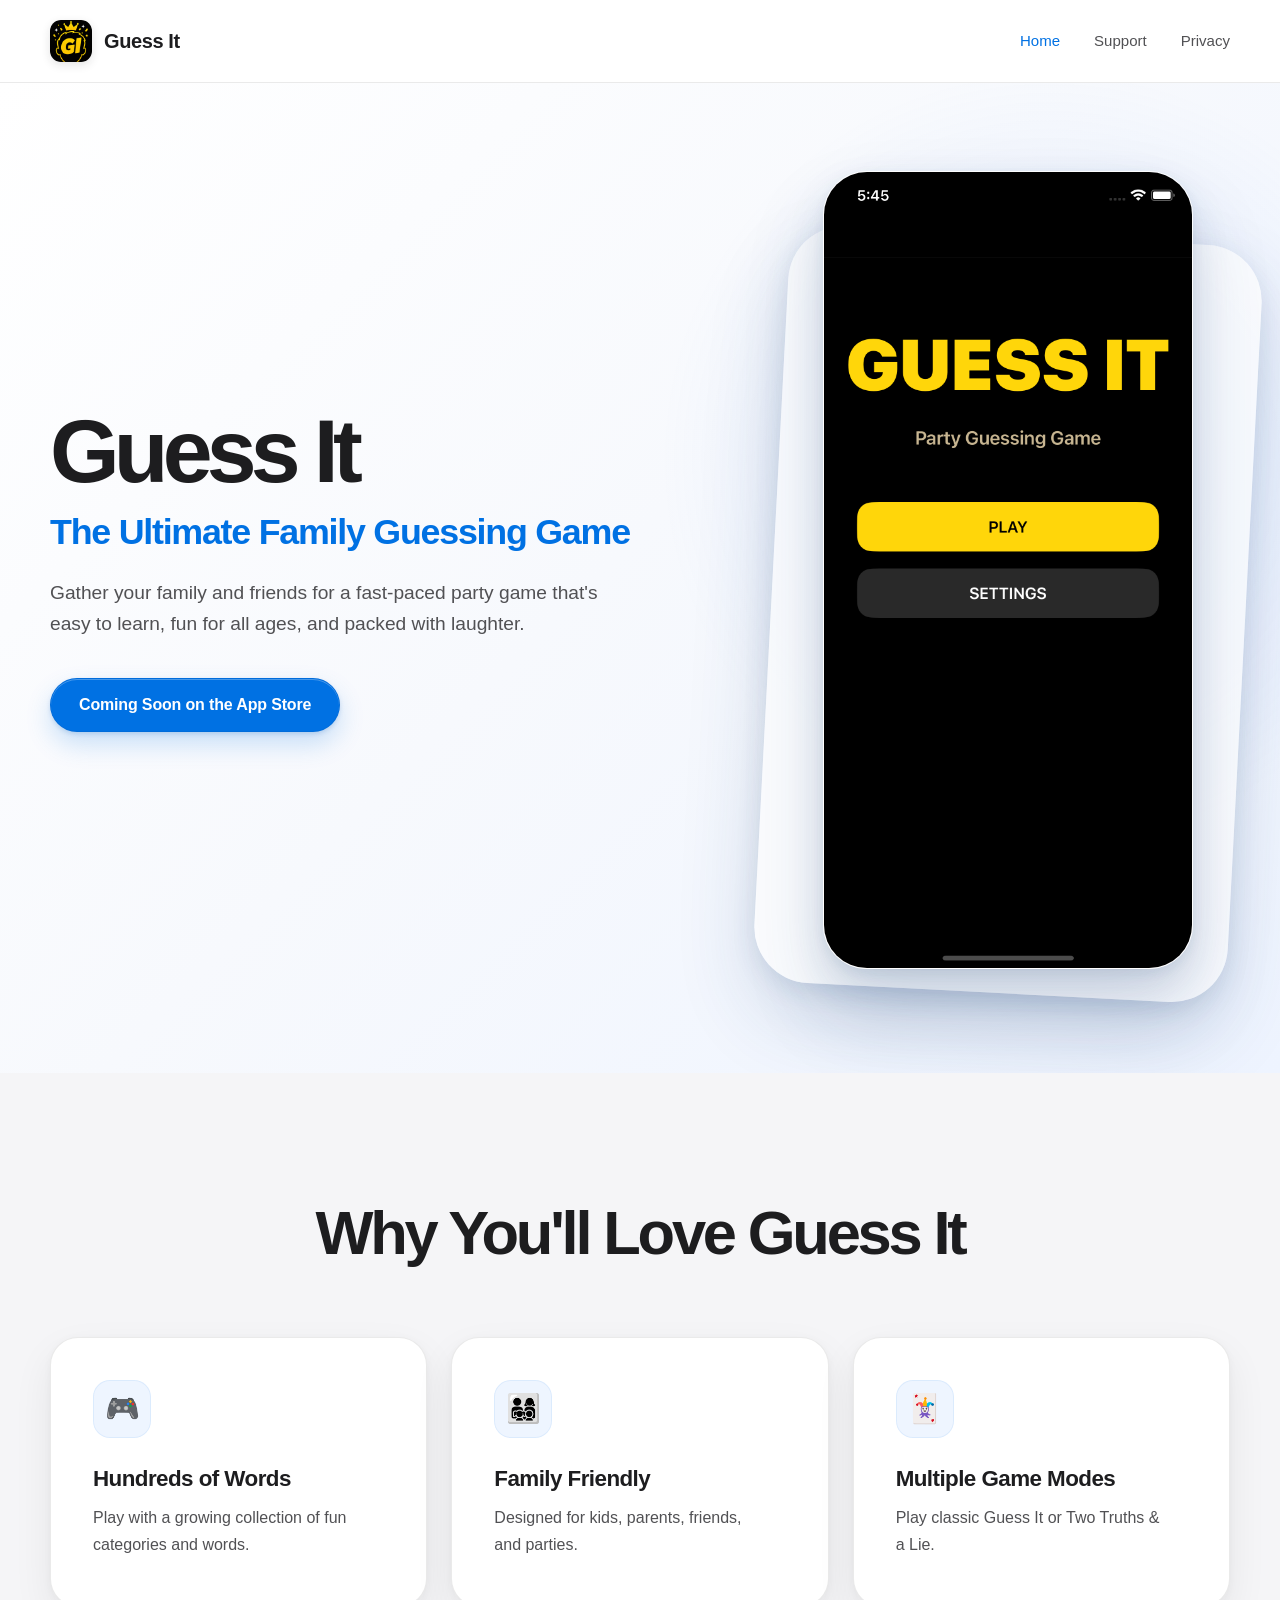
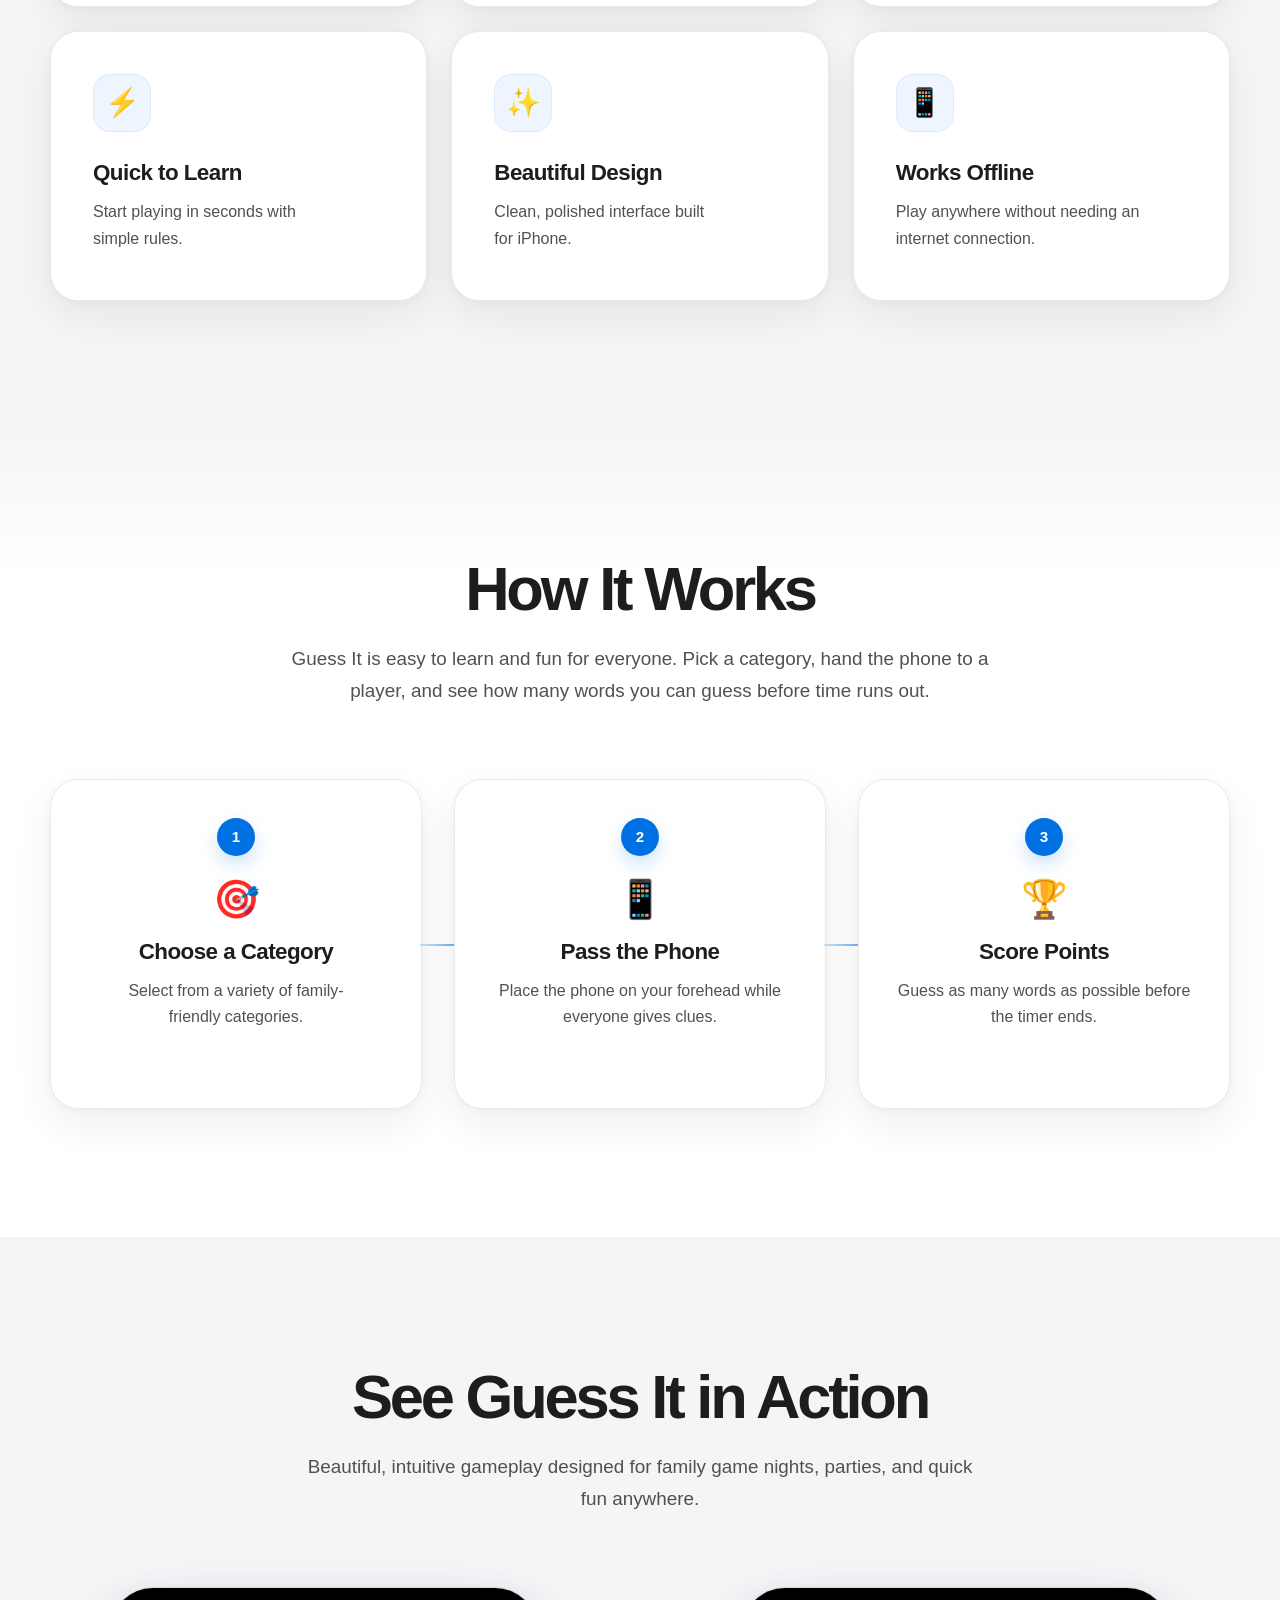
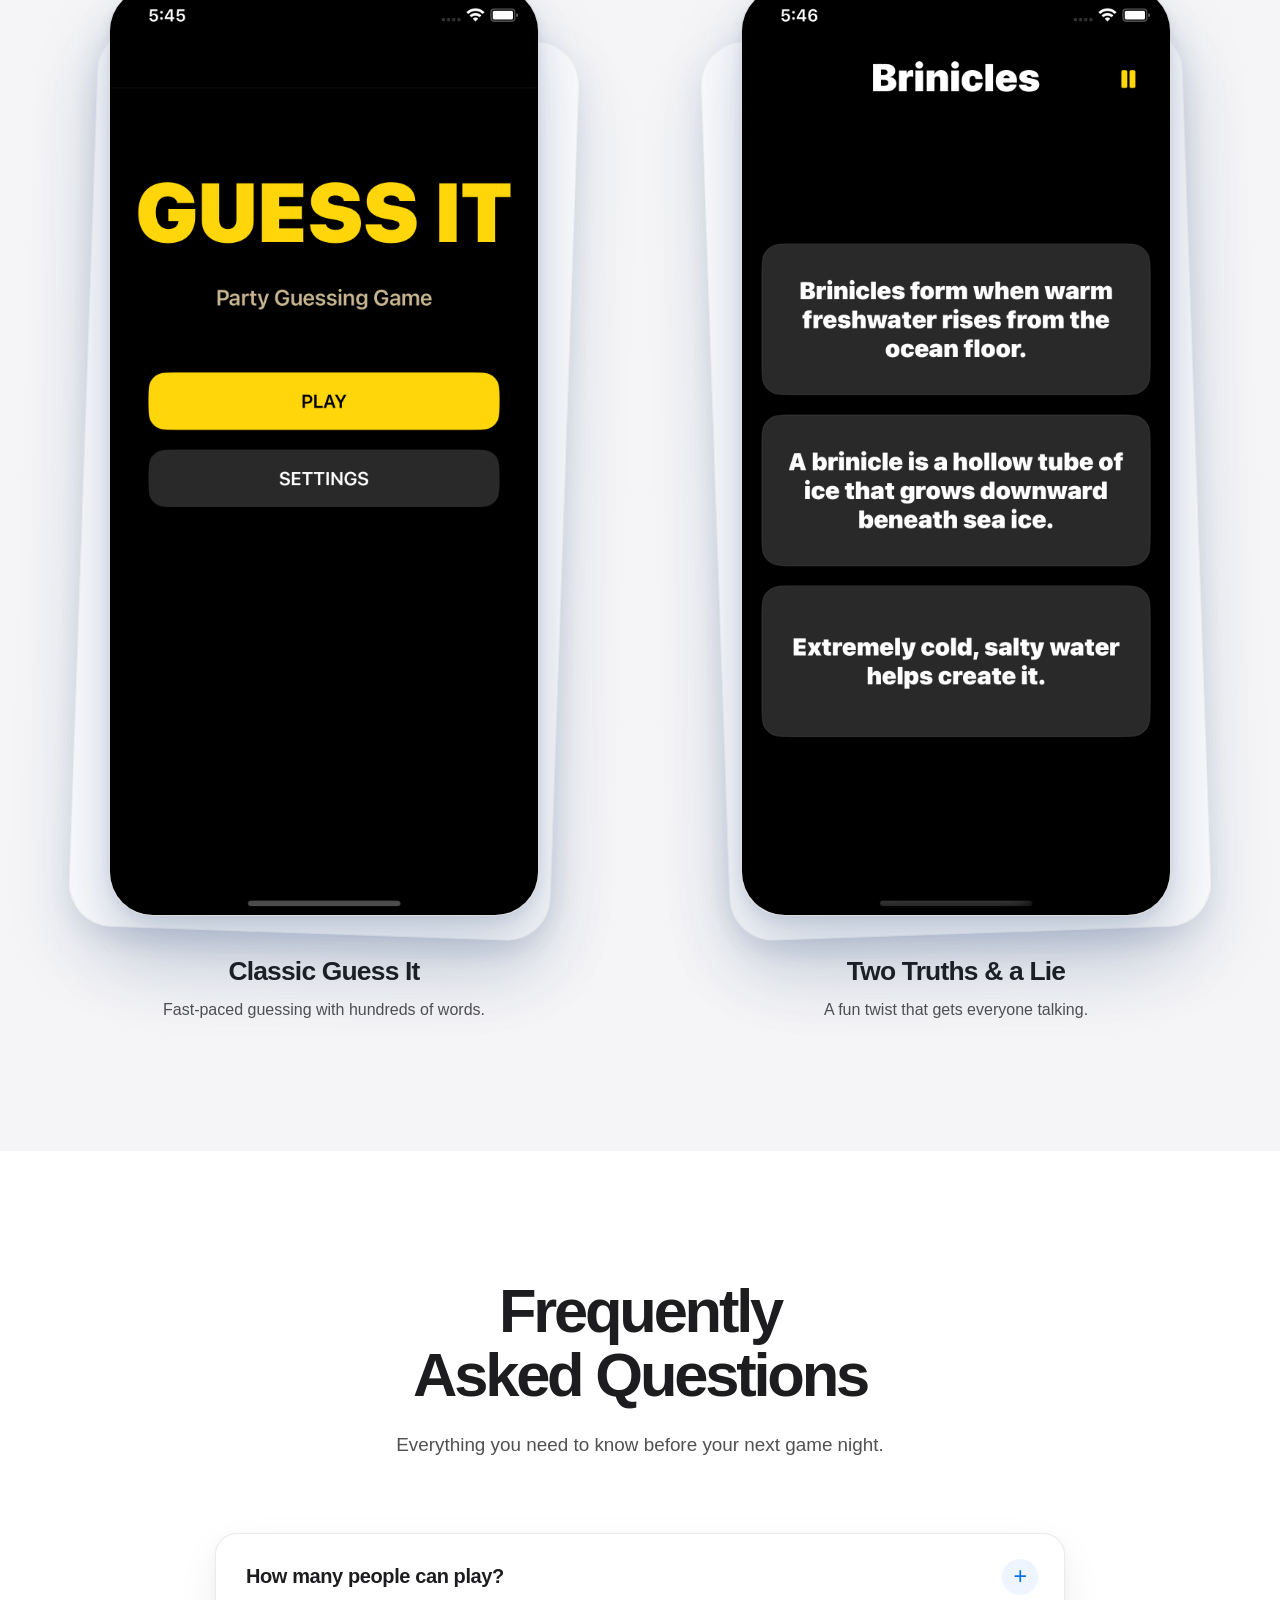
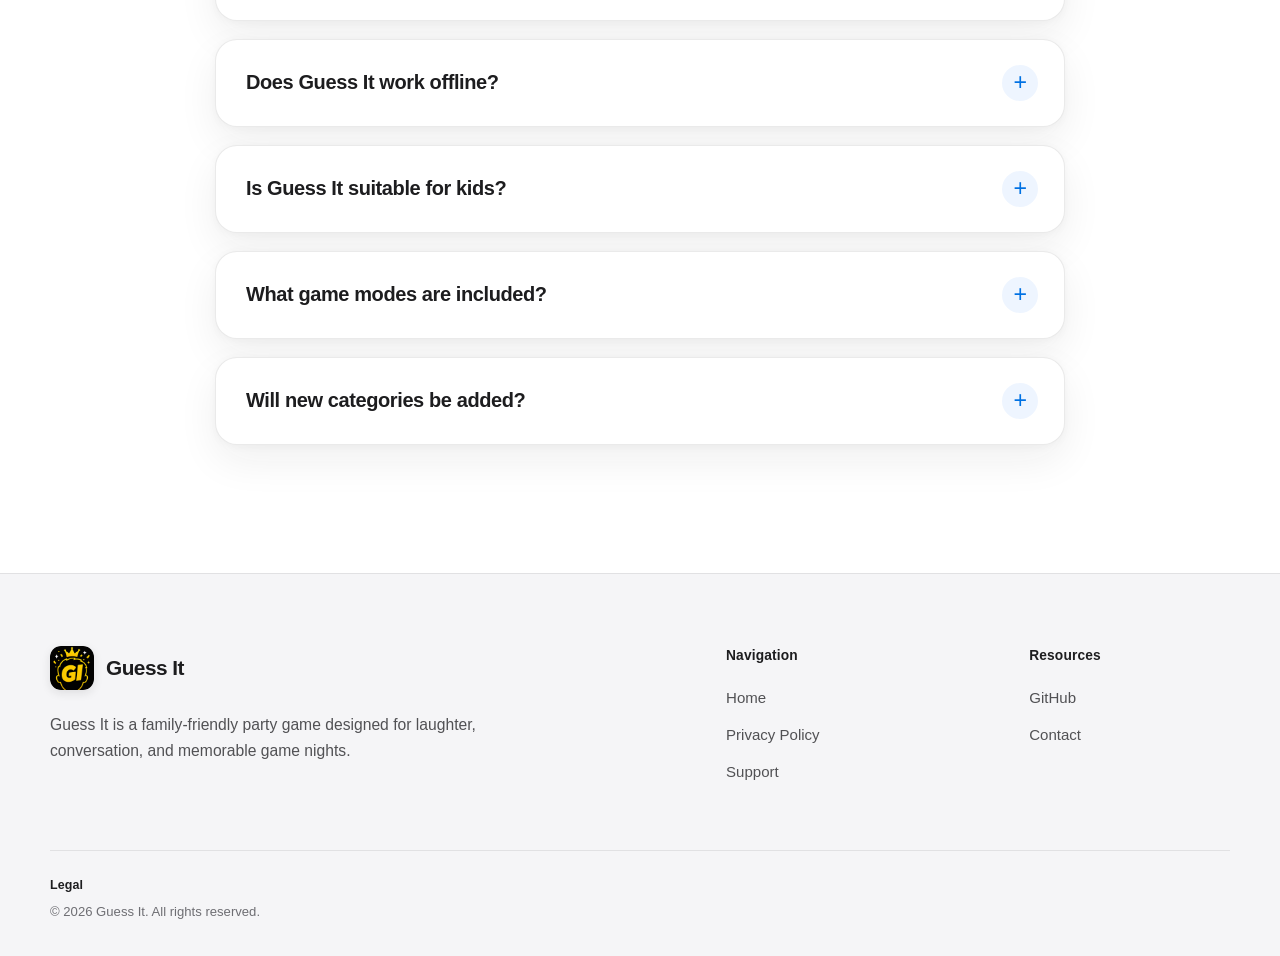
==== commit d27258f7: "Polish homepage UI, accessibility, and responsive styling" ====
--- a/index.html
+++ b/index.html
@@ -37,9 +37,9 @@
                     Gather your family and friends for a fast-paced party game that's easy to learn, fun for all ages, and packed with laughter.
                 </p>
 
-                <a href="#" class="button">
+                <button type="button" class="button" aria-disabled="true">
                     Coming Soon on the App Store
-                </a>
+                </button>
             </div>
 
             <div class="hero-image">
--- a/assets/css/styles.css
+++ b/assets/css/styles.css
@@ -8,11 +8,37 @@
     color-scheme: light;
     --background: #ffffff;
     --surface: #f5f5f7;
+    --surface-soft: #f9fafc;
     --text-primary: #1d1d1f;
-    --text-secondary: #5f5f64;
+    --text-secondary: #515154;
+    --text-tertiary: #6e6e73;
     --accent: #0071e3;
-    --accent-hover: #0077ed;
-    --border: rgba(29, 29, 31, 0.12);
+    --accent-hover: #0068d1;
+    --accent-soft: #eef5ff;
+    --accent-soft-hover: #e6f1ff;
+    --border: rgba(29, 29, 31, 0.09);
+    --border-emphasis: rgba(29, 29, 31, 0.14);
+    --content-width: 1180px;
+    --reading-width: 780px;
+    --faq-width: 850px;
+    --page-gutter: 40px;
+    --section-space: clamp(96px, 10vw, 136px);
+    --section-heading-gap: clamp(50px, 6vw, 72px);
+    --radius-card: 28px;
+    --radius-control: 22px;
+    --radius-image: clamp(28px, 4vw, 44px);
+    --shadow-card:
+        0 2px 8px rgba(29, 29, 31, 0.035),
+        0 16px 40px rgba(29, 29, 31, 0.065);
+    --shadow-card-hover:
+        0 4px 12px rgba(29, 29, 31, 0.045),
+        0 22px 52px rgba(29, 29, 31, 0.09);
+    --shadow-image:
+        0 4px 12px rgba(32, 66, 120, 0.07),
+        0 18px 38px rgba(32, 66, 120, 0.12),
+        0 44px 82px rgba(32, 66, 120, 0.16);
+    --focus-ring: rgba(0, 113, 227, 0.34);
+    --transition: 200ms ease;
 }
 
 html {
@@ -25,6 +51,7 @@
     color: var(--text-primary);
     line-height: 1.5;
     -webkit-font-smoothing: antialiased;
+    text-rendering: optimizeLegibility;
 }
 
 header {
@@ -32,9 +59,18 @@
     border-bottom: 1px solid var(--border);
 }
 
+header nav,
+.hero-content,
+.features-content,
+.how-it-works-content,
+.screenshots-content,
+.faq-content,
+.footer-content {
+    width: min(calc(100% - var(--page-gutter)), var(--content-width));
+    margin-inline: auto;
+}
+
 header nav {
-    width: min(100% - 40px, 1180px);
-    margin: 0 auto;
     min-height: 82px;
     display: flex;
     justify-content: space-between;
@@ -50,6 +86,7 @@
     font-size: 1.25rem;
     font-weight: 700;
     letter-spacing: -0.02em;
+    transition: color var(--transition);
 }
 
 .logo img {
@@ -73,14 +110,30 @@
 }
 
 header nav ul a {
-    color: #424245;
+    position: relative;
+    display: inline-flex;
+    align-items: center;
+    min-height: 44px;
+    color: var(--text-secondary);
     font-size: 0.94rem;
+    transition: color var(--transition);
 }
 
 header nav ul a:hover,
 header nav ul a:focus-visible,
 header nav ul a[aria-current="page"] {
     color: var(--accent);
+}
+
+.logo:hover {
+    color: var(--accent);
+}
+
+a:focus-visible,
+button:focus-visible,
+summary:focus-visible {
+    outline: 3px solid var(--focus-ring);
+    outline-offset: 4px;
 }
 
 main {
@@ -99,8 +152,6 @@
 }
 
 .hero-content {
-    width: min(100% - 40px, 1180px);
-    margin: 0 auto;
     display: grid;
     grid-template-columns: minmax(0, 1.05fr) minmax(300px, 0.75fr);
     align-items: center;
@@ -117,6 +168,7 @@
     font-weight: 750;
     line-height: 0.95;
     letter-spacing: -0.065em;
+    text-wrap: balance;
 }
 
 .tagline {
@@ -127,6 +179,7 @@
     font-weight: 650;
     line-height: 1.14;
     letter-spacing: -0.035em;
+    text-wrap: balance;
 }
 
 .description {
@@ -135,38 +188,47 @@
     color: var(--text-secondary);
     font-size: clamp(1.05rem, 1.5vw, 1.2rem);
     line-height: 1.65;
+    text-wrap: pretty;
 }
 
 .button {
+    appearance: none;
     display: inline-flex;
     align-items: center;
     justify-content: center;
     min-height: 54px;
-    padding: 14px 27px;
-    border: 1px solid rgba(255, 255, 255, 0.24);
+    padding: 14px 28px;
+    border: 1px solid rgba(0, 86, 184, 0.18);
     border-radius: 999px;
-    background: var(--accent);
+    background-color: var(--accent);
     box-shadow:
-        0 10px 24px rgba(0, 113, 227, 0.2),
-        inset 0 1px 0 rgba(255, 255, 255, 0.2);
+        0 2px 4px rgba(0, 88, 182, 0.16),
+        0 12px 26px rgba(0, 113, 227, 0.2),
+        inset 0 1px 0 rgba(255, 255, 255, 0.28);
     color: #ffffff;
-    text-decoration: none;
-    font-weight: 600;
+    cursor: default;
+    font: inherit;
+    font-weight: 650;
     letter-spacing: -0.01em;
-}
-
-.button:hover,
-.button:focus-visible {
-    background: var(--accent-hover);
+    transition:
+        background-color var(--transition),
+        border-color var(--transition),
+        box-shadow var(--transition),
+        transform var(--transition);
+}
+
+.button:hover {
+    border-color: rgba(0, 80, 170, 0.26);
+    background-color: var(--accent-hover);
     box-shadow:
-        0 12px 28px rgba(0, 113, 227, 0.26),
-        inset 0 1px 0 rgba(255, 255, 255, 0.2);
-}
-
-.button:focus-visible,
-header nav a:focus-visible {
-    outline: 3px solid rgba(0, 113, 227, 0.3);
-    outline-offset: 4px;
+        0 3px 6px rgba(0, 88, 182, 0.18),
+        0 15px 30px rgba(0, 113, 227, 0.25),
+        inset 0 1px 0 rgba(255, 255, 255, 0.3);
+    transform: translateY(-1px);
+}
+
+.button:active {
+    transform: translateY(0);
 }
 
 .hero-image {
@@ -193,35 +255,56 @@
     display: block;
     width: 100%;
     height: auto;
-    border: 1px solid rgba(255, 255, 255, 0.72);
-    border-radius: clamp(28px, 4vw, 44px);
-    box-shadow:
-        0 42px 80px rgba(32, 66, 120, 0.2),
-        0 16px 34px rgba(32, 66, 120, 0.14),
-        0 3px 10px rgba(32, 66, 120, 0.08);
-}
-
-.features {
-    padding: clamp(92px, 10vw, 140px) 0;
-    background: var(--surface);
-}
-
-.features-content {
-    width: min(100% - 40px, 1180px);
-    margin: 0 auto;
-}
-
-.features-heading {
-    max-width: 760px;
-    margin: 0 auto clamp(50px, 6vw, 72px);
+    border: 1px solid rgba(255, 255, 255, 0.82);
+    border-radius: var(--radius-image);
+    box-shadow: var(--shadow-image);
+}
+
+.features,
+.how-it-works,
+.screenshots,
+.faq {
+    padding-block: var(--section-space);
+}
+
+.features-heading,
+.how-it-works-heading,
+.screenshots-heading,
+.faq-heading {
+    max-width: var(--reading-width);
+    margin: 0 auto var(--section-heading-gap);
     text-align: center;
 }
 
-.features h2 {
-    font-size: clamp(2.5rem, 5vw, 4.25rem);
+.features h2,
+.how-it-works h2,
+.screenshots h2,
+.faq h2 {
+    margin-bottom: 22px;
+    font-size: clamp(2.35rem, 4.8vw, 4.2rem);
     font-weight: 720;
     line-height: 1.04;
-    letter-spacing: -0.055em;
+    letter-spacing: -0.052em;
+    text-wrap: balance;
+}
+
+.features h2 {
+    margin-bottom: 0;
+}
+
+.how-it-works-heading p,
+.screenshots-heading p,
+.faq-heading p {
+    max-width: 720px;
+    margin-inline: auto;
+    color: var(--text-secondary);
+    font-size: clamp(1.05rem, 1.5vw, 1.18rem);
+    line-height: 1.7;
+    text-wrap: pretty;
+}
+
+.features {
+    background: var(--surface);
 }
 
 .features-grid {
@@ -233,12 +316,14 @@
 .feature-card {
     min-height: 270px;
     padding: clamp(30px, 3.5vw, 42px);
-    border: 1px solid rgba(29, 29, 31, 0.06);
-    border-radius: 28px;
+    border: 1px solid var(--border);
+    border-radius: var(--radius-card);
     background: var(--background);
-    box-shadow:
-        0 18px 44px rgba(29, 29, 31, 0.07),
-        0 2px 8px rgba(29, 29, 31, 0.04);
+    box-shadow: var(--shadow-card);
+    transition:
+        border-color var(--transition),
+        box-shadow var(--transition),
+        transform var(--transition);
 }
 
 .feature-icon {
@@ -248,54 +333,35 @@
     height: 58px;
     margin-bottom: 28px;
     border-radius: 17px;
-    background: #eef5ff;
+    background: var(--accent-soft);
     box-shadow: inset 0 0 0 1px rgba(0, 113, 227, 0.08);
     font-size: 1.75rem;
     line-height: 1;
-}
-
-.feature-card h3 {
+    transition:
+        background-color var(--transition),
+        box-shadow var(--transition);
+}
+
+.feature-card h3,
+.step-card h3 {
     margin-bottom: 12px;
-    font-size: 1.35rem;
+    font-size: clamp(1.28rem, 1.8vw, 1.4rem);
     font-weight: 680;
     line-height: 1.2;
     letter-spacing: -0.025em;
-}
-
-.feature-card p {
+    text-wrap: balance;
+}
+
+.feature-card p,
+.step-card p {
     color: var(--text-secondary);
     font-size: 1rem;
     line-height: 1.65;
+    text-wrap: pretty;
 }
 
 .how-it-works {
-    padding: clamp(92px, 10vw, 140px) 0;
     background: linear-gradient(180deg, var(--surface) 0%, var(--background) 18%);
-}
-
-.how-it-works-content {
-    width: min(100% - 40px, 1180px);
-    margin: 0 auto;
-}
-
-.how-it-works-heading {
-    max-width: 780px;
-    margin: 0 auto clamp(52px, 6vw, 76px);
-    text-align: center;
-}
-
-.how-it-works h2 {
-    margin-bottom: 22px;
-    font-size: clamp(2.5rem, 5vw, 4.25rem);
-    font-weight: 720;
-    line-height: 1.04;
-    letter-spacing: -0.055em;
-}
-
-.how-it-works-heading p {
-    color: var(--text-secondary);
-    font-size: clamp(1.05rem, 1.6vw, 1.2rem);
-    line-height: 1.7;
 }
 
 .steps-grid {
@@ -310,12 +376,10 @@
     z-index: 0;
     min-height: 330px;
     padding: 38px 34px;
-    border: 1px solid rgba(29, 29, 31, 0.06);
-    border-radius: 28px;
+    border: 1px solid var(--border);
+    border-radius: var(--radius-card);
     background: var(--background);
-    box-shadow:
-        0 18px 44px rgba(29, 29, 31, 0.07),
-        0 2px 8px rgba(29, 29, 31, 0.04);
+    box-shadow: var(--shadow-card);
     text-align: center;
 }
 
@@ -351,49 +415,9 @@
     line-height: 1;
 }
 
-.step-card h3 {
-    margin-bottom: 12px;
-    font-size: 1.4rem;
-    font-weight: 680;
-    line-height: 1.2;
-    letter-spacing: -0.025em;
-}
-
-.step-card p {
-    color: var(--text-secondary);
-    font-size: 1rem;
-    line-height: 1.65;
-}
-
 .screenshots {
-    padding: clamp(92px, 10vw, 140px) 0;
     overflow: hidden;
     background: var(--surface);
-}
-
-.screenshots-content {
-    width: min(100% - 40px, 1180px);
-    margin: 0 auto;
-}
-
-.screenshots-heading {
-    max-width: 780px;
-    margin: 0 auto clamp(56px, 7vw, 84px);
-    text-align: center;
-}
-
-.screenshots h2 {
-    margin-bottom: 22px;
-    font-size: clamp(2.5rem, 5vw, 4.25rem);
-    font-weight: 720;
-    line-height: 1.04;
-    letter-spacing: -0.055em;
-}
-
-.screenshots-heading p {
-    color: var(--text-secondary);
-    font-size: clamp(1.05rem, 1.6vw, 1.2rem);
-    line-height: 1.7;
 }
 
 .screenshots-grid {
@@ -420,11 +444,12 @@
     position: absolute;
     z-index: -1;
     inset: 5% -6% -2%;
-    border-radius: clamp(30px, 4vw, 48px);
+    border: 1px solid rgba(29, 29, 31, 0.04);
+    border-radius: calc(var(--radius-card) + 16px);
     background: rgba(255, 255, 255, 0.7);
     box-shadow:
-        0 34px 72px rgba(32, 66, 120, 0.13),
-        0 9px 24px rgba(32, 66, 120, 0.08);
+        0 10px 24px rgba(32, 66, 120, 0.075),
+        0 34px 70px rgba(32, 66, 120, 0.11);
     transform: rotate(2deg);
 }
 
@@ -436,17 +461,14 @@
     display: block;
     width: 100%;
     height: auto;
-    border: 1px solid rgba(29, 29, 31, 0.1);
-    border-radius: clamp(28px, 4vw, 44px);
-    box-shadow:
-        0 40px 76px rgba(32, 66, 120, 0.18),
-        0 15px 32px rgba(32, 66, 120, 0.12),
-        0 3px 10px rgba(32, 66, 120, 0.07);
+    border: 1px solid var(--border-emphasis);
+    border-radius: var(--radius-image);
+    box-shadow: var(--shadow-image);
 }
 
 .screenshot figcaption {
     max-width: 420px;
-    margin: 42px auto 0;
+    margin: 40px auto 0;
 }
 
 .screenshot h3 {
@@ -455,67 +477,45 @@
     font-weight: 680;
     line-height: 1.2;
     letter-spacing: -0.03em;
+    text-wrap: balance;
 }
 
 .screenshot figcaption p {
     color: var(--text-secondary);
     font-size: 1rem;
     line-height: 1.6;
+    text-wrap: pretty;
 }
 
 .faq {
-    padding: clamp(92px, 10vw, 140px) 0;
-    background: var(--surface);
-}
-
-.faq-content {
-    width: min(100% - 40px, 850px);
-    margin: 0 auto;
+    background: var(--background);
 }
 
 .faq-heading {
     max-width: 720px;
-    margin: 0 auto clamp(50px, 6vw, 72px);
-    text-align: center;
-}
-
-.faq h2 {
-    margin-bottom: 22px;
-    font-size: clamp(2.5rem, 5vw, 4.25rem);
-    font-weight: 720;
-    line-height: 1.04;
-    letter-spacing: -0.055em;
-}
-
-.faq-heading p {
-    color: var(--text-secondary);
-    font-size: clamp(1.05rem, 1.6vw, 1.2rem);
-    line-height: 1.7;
 }
 
 .faq-list {
     display: grid;
+    width: min(100%, var(--faq-width));
+    margin-inline: auto;
     gap: 18px;
 }
 
 .faq-item {
     overflow: hidden;
-    border: 1px solid rgba(29, 29, 31, 0.06);
-    border-radius: 22px;
+    border: 1px solid var(--border);
+    border-radius: var(--radius-control);
     background: var(--background);
-    box-shadow:
-        0 14px 34px rgba(29, 29, 31, 0.06),
-        0 2px 7px rgba(29, 29, 31, 0.03);
+    box-shadow: var(--shadow-card);
     transition:
-        border-color 0.22s ease,
-        box-shadow 0.22s ease;
+        border-color var(--transition),
+        box-shadow var(--transition);
 }
 
 .faq-item[open] {
-    border-color: rgba(0, 113, 227, 0.14);
-    box-shadow:
-        0 18px 42px rgba(29, 29, 31, 0.08),
-        0 3px 9px rgba(29, 29, 31, 0.04);
+    border-color: rgba(0, 113, 227, 0.18);
+    box-shadow: var(--shadow-card-hover);
 }
 
 .faq-item summary {
@@ -530,7 +530,9 @@
     font-weight: 650;
     line-height: 1.35;
     letter-spacing: -0.02em;
-    transition: color 0.2s ease;
+    transition:
+        color var(--transition),
+        background-color var(--transition);
 }
 
 .faq-item summary::-webkit-details-marker {
@@ -547,25 +549,25 @@
     width: 36px;
     height: 36px;
     border-radius: 50%;
-    background: #eef5ff;
+    background: var(--accent-soft);
     color: var(--accent);
     font-size: 1.45rem;
     font-weight: 450;
     line-height: 1;
     transform: translateY(-50%);
     transition:
-        color 0.2s ease,
-        background-color 0.2s ease,
-        transform 0.22s ease;
+        color var(--transition),
+        background-color var(--transition),
+        transform var(--transition);
 }
 
 .faq-item summary:hover {
     color: var(--accent);
+    background: var(--surface-soft);
 }
 
 .faq-item summary:focus-visible {
-    border-radius: 21px;
-    outline: 3px solid rgba(0, 113, 227, 0.3);
+    border-radius: calc(var(--radius-control) - 1px);
     outline-offset: -3px;
 }
 
@@ -580,8 +582,8 @@
     opacity: 0;
     transform: translateY(-4px);
     transition:
-        opacity 0.2s ease,
-        transform 0.2s ease;
+        opacity var(--transition),
+        transform var(--transition);
 }
 
 .faq-item[open] .faq-answer {
@@ -593,6 +595,7 @@
     color: var(--text-secondary);
     font-size: 1rem;
     line-height: 1.7;
+    text-wrap: pretty;
 }
 
 .site-footer {
@@ -600,11 +603,6 @@
     border-top: 1px solid var(--border);
     background: var(--surface);
     color: var(--text-secondary);
-}
-
-.footer-content {
-    width: min(100% - 40px, 1180px);
-    margin: 0 auto;
 }
 
 .footer-grid {
@@ -627,6 +625,11 @@
     font-size: 1.3rem;
     font-weight: 700;
     letter-spacing: -0.025em;
+    transition: color var(--transition);
+}
+
+.footer-logo:hover {
+    color: var(--accent);
 }
 
 .footer-logo img {
@@ -640,6 +643,7 @@
     max-width: 440px;
     font-size: 0.98rem;
     line-height: 1.7;
+    text-wrap: pretty;
 }
 
 .footer-nav h2 {
@@ -659,27 +663,31 @@
 .footer-nav a {
     color: var(--text-secondary);
     text-decoration: none;
+    text-decoration-thickness: 1px;
+    text-underline-offset: 4px;
     font-size: 0.94rem;
     line-height: 1.5;
-}
-
-.footer-nav a:hover,
-.footer-nav a:focus-visible {
+    transition:
+        color var(--transition),
+        text-decoration-color var(--transition);
+}
+
+.footer-nav a:hover {
     color: var(--accent);
+    text-decoration: underline;
+    text-decoration-color: rgba(0, 113, 227, 0.45);
 }
 
 .footer-logo:focus-visible,
 .footer-nav a:focus-visible {
     border-radius: 4px;
-    outline: 3px solid rgba(0, 113, 227, 0.3);
-    outline-offset: 4px;
 }
 
 .footer-legal {
     margin-top: 66px;
     padding-top: 25px;
     border-top: 1px solid var(--border);
-    color: #6e6e73;
+    color: var(--text-tertiary);
     font-size: 0.82rem;
     line-height: 1.5;
 }
@@ -692,6 +700,24 @@
     letter-spacing: 0.01em;
 }
 
+@media (hover: hover) {
+    .feature-card:hover {
+        border-color: var(--border-emphasis);
+        box-shadow: var(--shadow-card-hover);
+        transform: translateY(-2px);
+    }
+
+    .feature-card:hover .feature-icon {
+        background: var(--accent-soft-hover);
+        box-shadow: inset 0 0 0 1px rgba(0, 113, 227, 0.13);
+    }
+
+    .faq-item:hover {
+        border-color: var(--border-emphasis);
+        box-shadow: var(--shadow-card-hover);
+    }
+}
+
 @media (max-width: 980px) {
     .features-grid {
         grid-template-columns: repeat(2, minmax(0, 1fr));
@@ -717,10 +743,6 @@
         gap: 48px;
     }
 
-    .hero h1 {
-        font-size: clamp(3.5rem, 9vw, 5rem);
-    }
-
     .steps-grid {
         gap: 18px;
     }
@@ -737,8 +759,12 @@
 }
 
 @media (max-width: 700px) {
+    :root {
+        --section-space: 80px;
+        --section-heading-gap: 44px;
+    }
+
     header nav {
-        width: min(100% - 32px, 1180px);
         min-height: 74px;
     }
 
@@ -767,7 +793,7 @@
     }
 
     .hero {
-        padding: 72px 0 88px;
+        padding: 72px 0 84px;
         text-align: center;
         background:
             radial-gradient(circle at 50% 72%, rgba(122, 168, 255, 0.16), transparent 30%),
@@ -775,9 +801,8 @@
     }
 
     .hero-content {
-        width: min(100% - 40px, 560px);
         grid-template-columns: 1fr;
-        gap: 68px;
+        gap: 64px;
     }
 
     .hero-copy {
@@ -786,7 +811,7 @@
 
     .hero h1 {
         margin-bottom: 16px;
-        font-size: clamp(3.7rem, 17vw, 5rem);
+        font-size: clamp(3.7rem, 9vw, 4rem);
     }
 
     .tagline {
@@ -804,18 +829,6 @@
         width: min(78vw, 340px);
     }
 
-    .features {
-        padding: 80px 0;
-    }
-
-    .features-content {
-        width: min(100% - 40px, 560px);
-    }
-
-    .features-heading {
-        margin-bottom: 42px;
-    }
-
     .features-grid {
         grid-template-columns: 1fr;
         gap: 20px;
@@ -824,18 +837,6 @@
     .feature-card {
         min-height: 0;
         padding: 32px;
-    }
-
-    .how-it-works {
-        padding: 80px 0;
-    }
-
-    .how-it-works-content {
-        width: min(100% - 40px, 560px);
-    }
-
-    .how-it-works-heading {
-        margin-bottom: 44px;
     }
 
     .steps-grid {
@@ -858,18 +859,6 @@
         background: linear-gradient(180deg, rgba(0, 113, 227, 0.22), rgba(0, 113, 227, 0.55));
     }
 
-    .screenshots {
-        padding: 80px 0;
-    }
-
-    .screenshots-content {
-        width: min(100% - 40px, 560px);
-    }
-
-    .screenshots-heading {
-        margin-bottom: 52px;
-    }
-
     .screenshots-grid {
         grid-template-columns: 1fr;
         gap: 72px;
@@ -883,27 +872,11 @@
         margin-top: 36px;
     }
 
-    .faq {
-        padding: 80px 0;
-    }
-
-    .faq-content {
-        width: min(100% - 40px, 560px);
-    }
-
-    .faq-heading {
-        margin-bottom: 42px;
-    }
-
     .site-footer {
         padding: 64px 0 30px;
         text-align: center;
     }
 
-    .footer-content {
-        width: min(100% - 40px, 560px);
-    }
-
     .footer-grid {
         grid-template-columns: 1fr;
         gap: 42px;
@@ -932,6 +905,12 @@
 }
 
 @media (max-width: 480px) {
+    :root {
+        --page-gutter: 32px;
+        --section-space: 72px;
+        --section-heading-gap: 40px;
+    }
+
     header nav {
         min-height: 68px;
     }
@@ -945,44 +924,11 @@
     }
 
     .hero {
-        padding: 58px 0 76px;
+        padding: 60px 0 72px;
     }
 
     .hero-content {
-        width: min(100% - 32px, 560px);
-        gap: 56px;
-    }
-
-    .features-content {
-        width: min(100% - 32px, 560px);
-    }
-
-    .features h2 {
-        font-size: clamp(2.35rem, 12vw, 3.25rem);
-    }
-
-    .how-it-works-content {
-        width: min(100% - 32px, 560px);
-    }
-
-    .how-it-works h2 {
-        font-size: clamp(2.35rem, 12vw, 3.25rem);
-    }
-
-    .screenshots h2 {
-        font-size: clamp(2.35rem, 12vw, 3.25rem);
-    }
-
-    .screenshots-content {
-        width: min(100% - 32px, 560px);
-    }
-
-    .faq-content {
-        width: min(100% - 32px, 560px);
-    }
-
-    .faq h2 {
-        font-size: clamp(2.35rem, 12vw, 3.25rem);
+        gap: 54px;
     }
 
     .faq-item summary {
@@ -1000,10 +946,6 @@
         padding: 0 22px 26px;
     }
 
-    .footer-content {
-        width: min(100% - 32px, 560px);
-    }
-
     .button {
         width: 100%;
         max-width: 310px;
@@ -1011,10 +953,22 @@
 }
 
 @media (prefers-reduced-motion: reduce) {
+    .logo,
+    header nav ul a,
+    .button,
+    .feature-card,
+    .feature-icon,
     .faq-item,
     .faq-item summary,
     .faq-item summary::after,
-    .faq-answer {
+    .faq-answer,
+    .footer-logo,
+    .footer-nav a {
         transition: none;
     }
-}
+
+    .button:hover,
+    .feature-card:hover {
+        transform: none;
+    }
+}
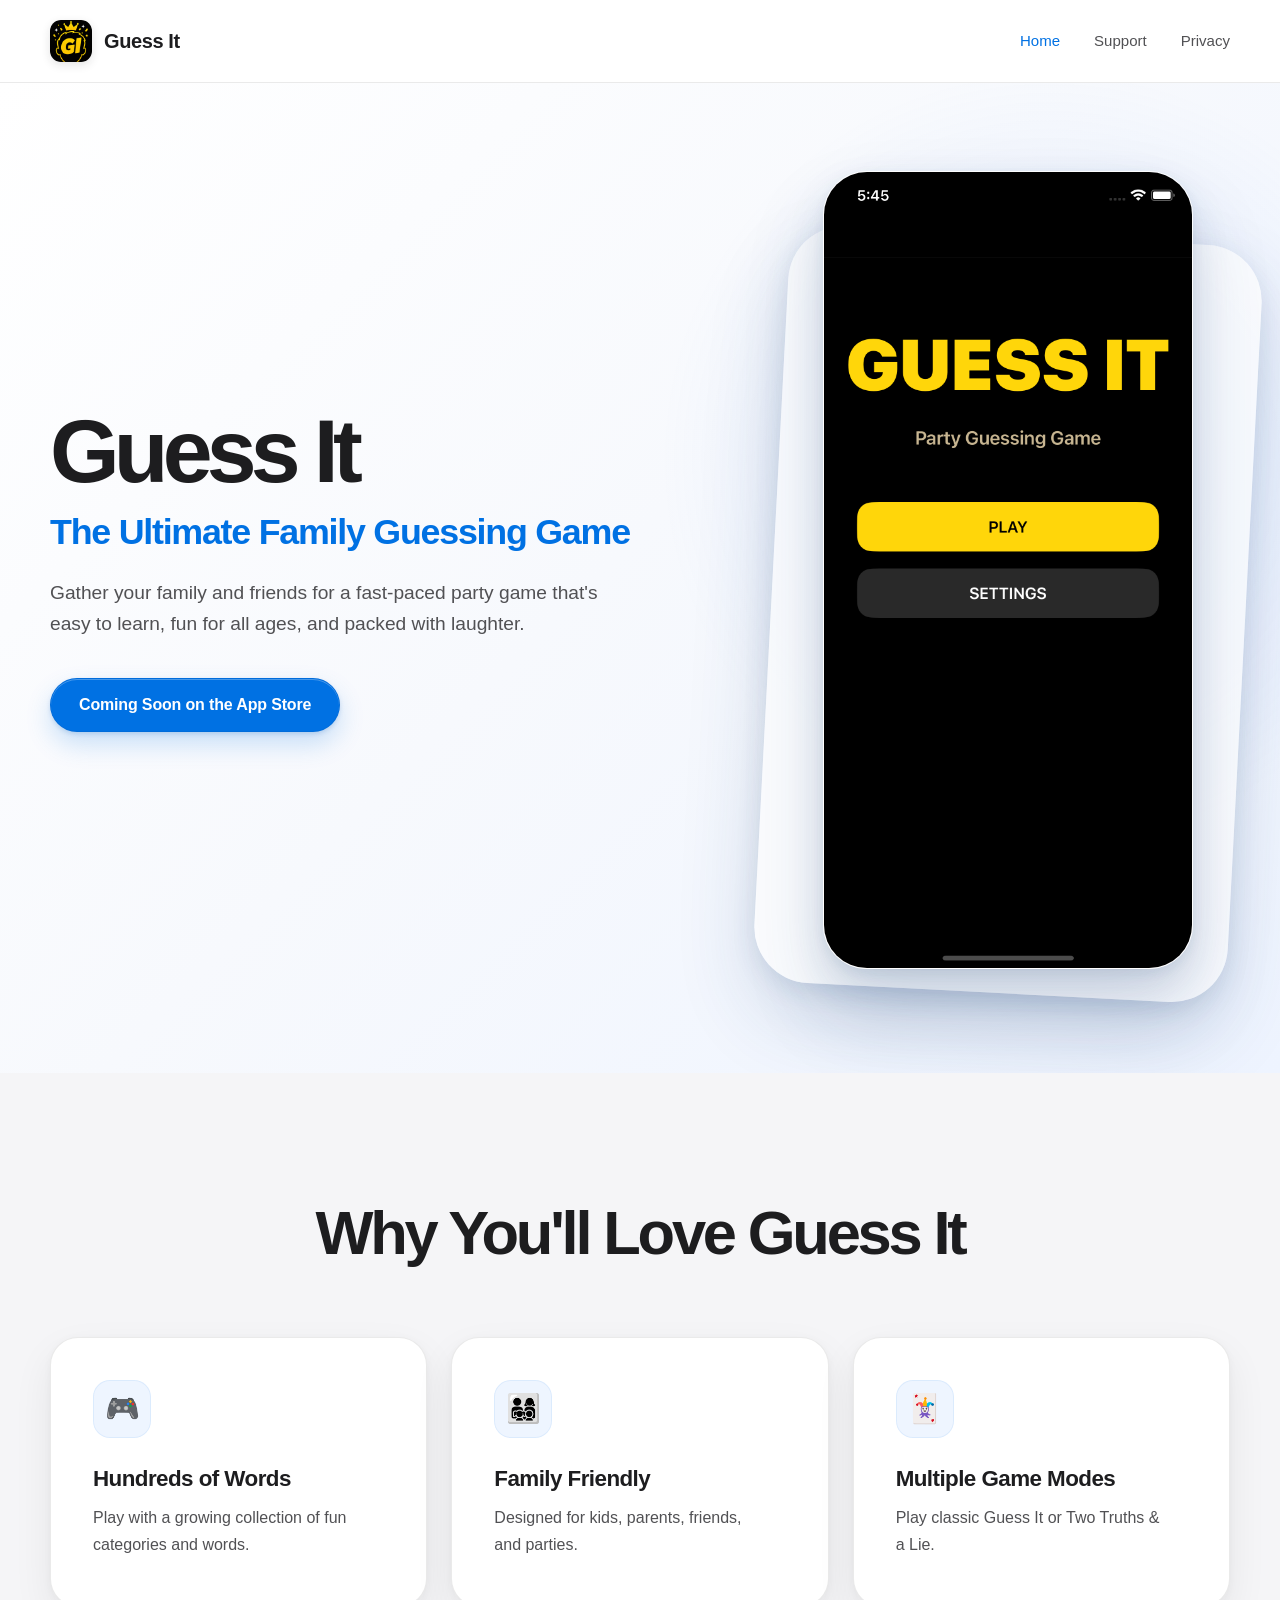
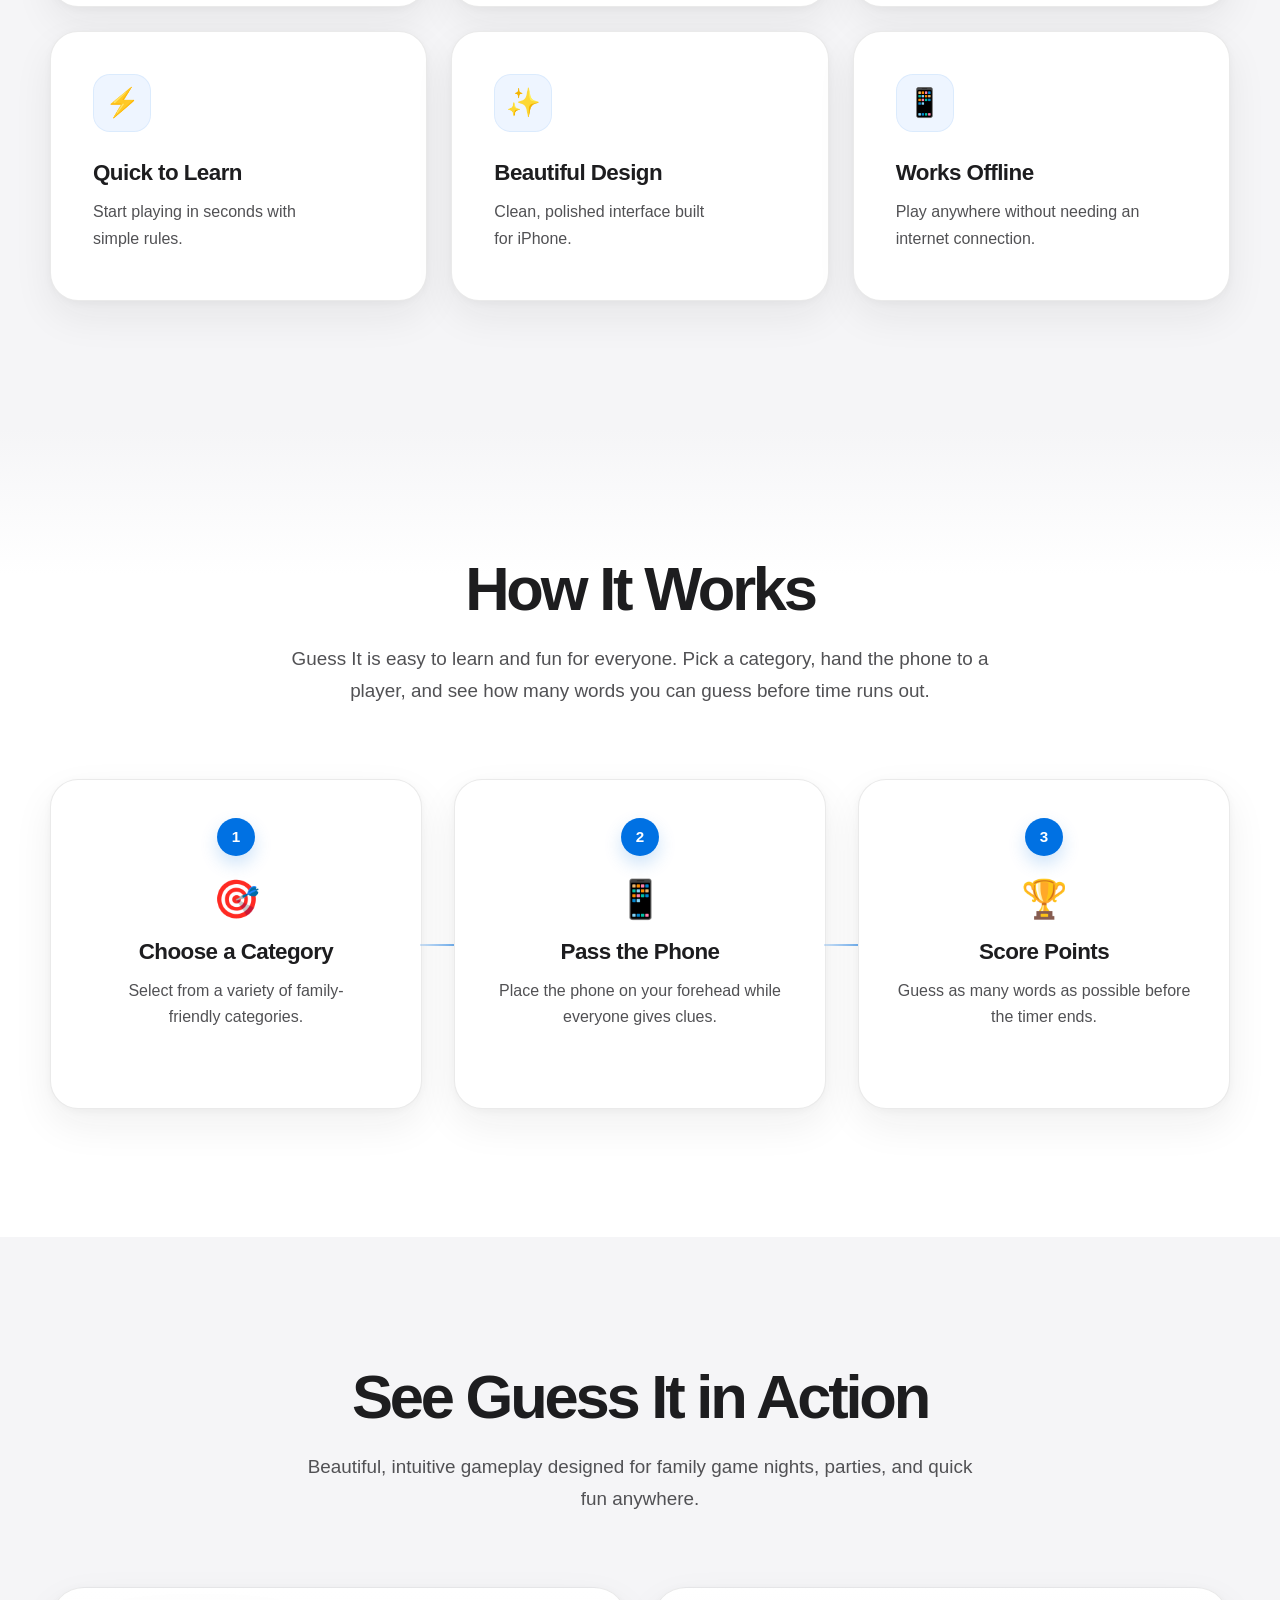
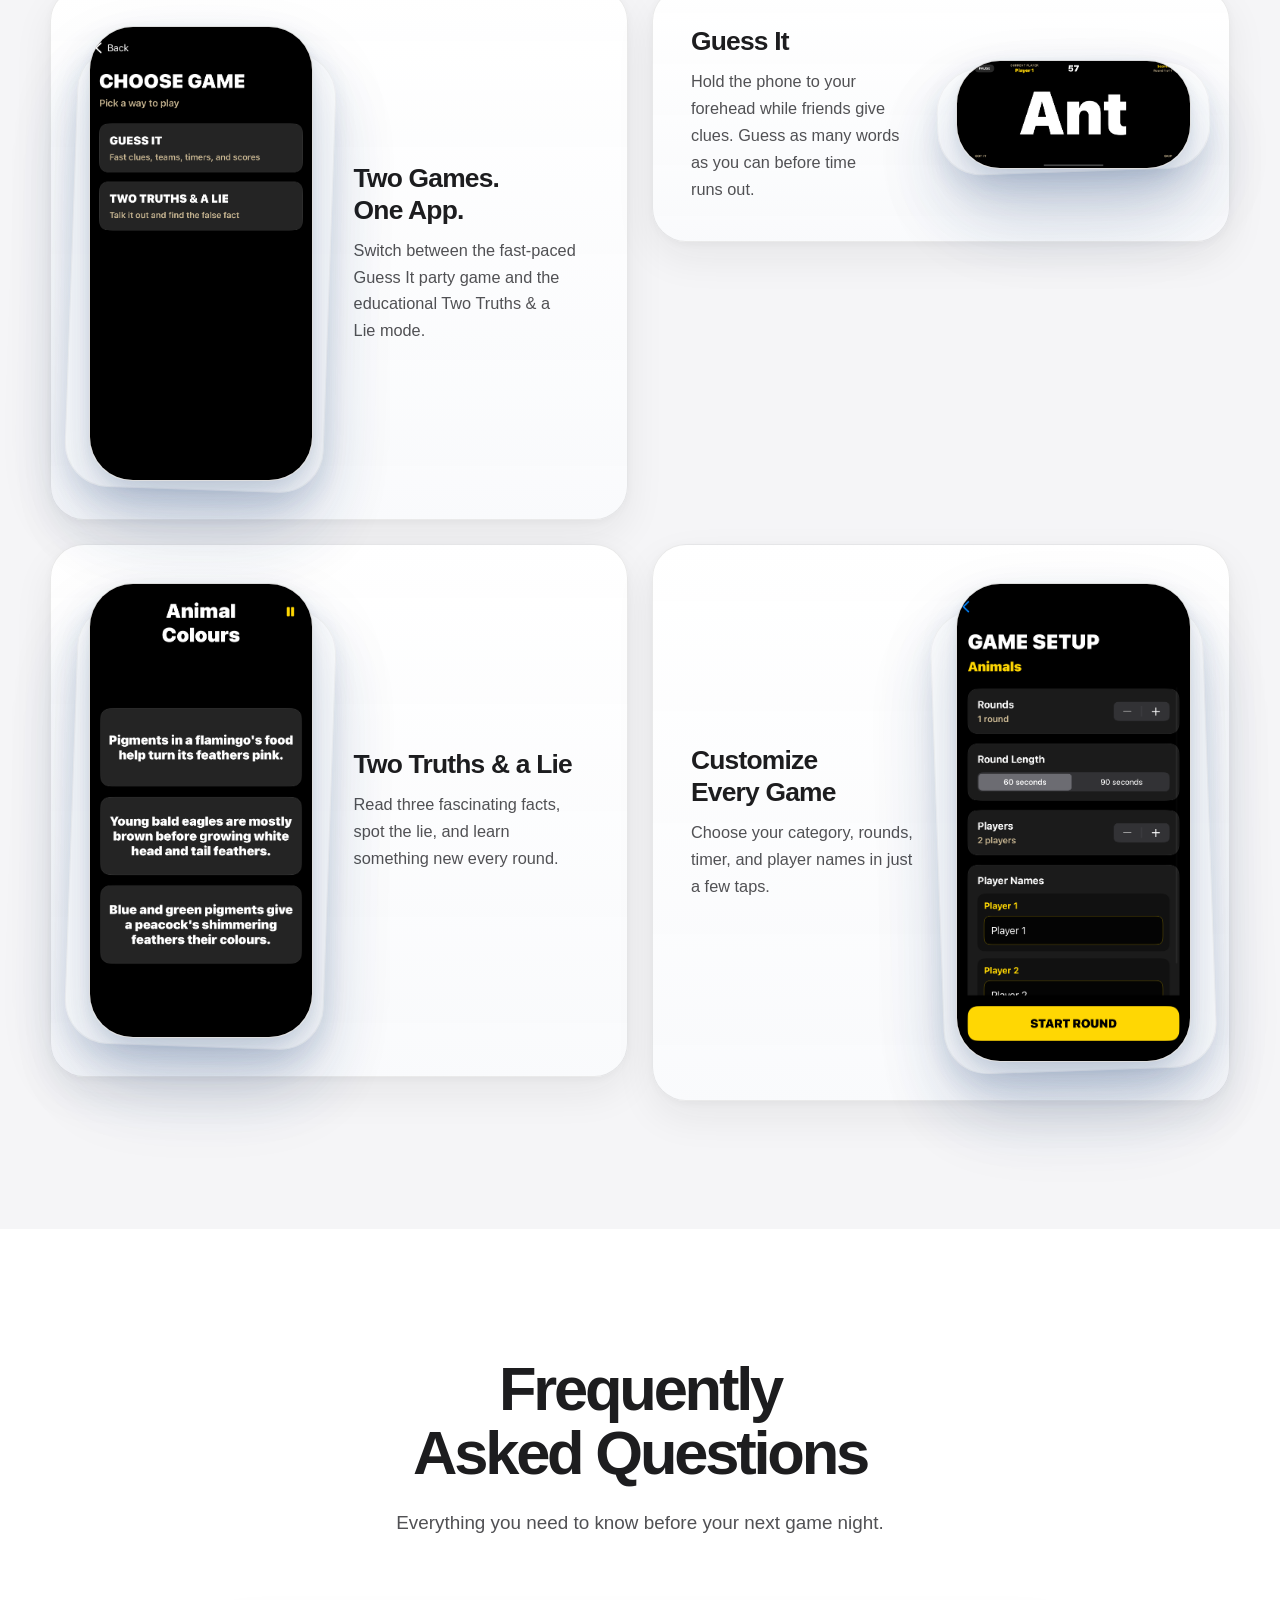
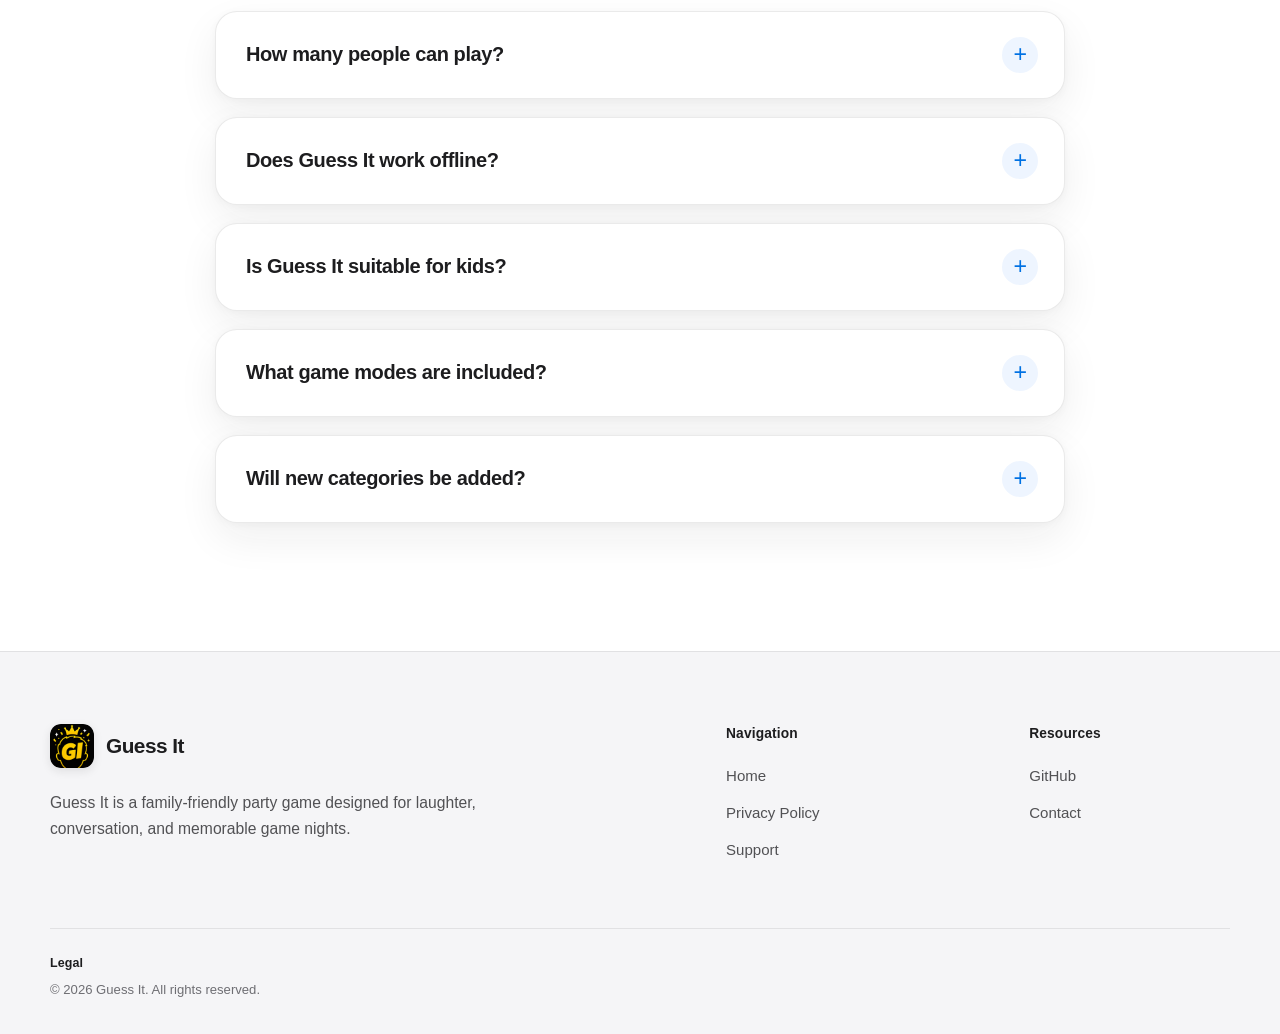
==== commit 76bb9ef0: "Update homepage with new gameplay screenshots" ====
--- a/index.html
+++ b/index.html
@@ -3,9 +3,75 @@
 <head>
     <meta charset="UTF-8">
     <meta name="viewport" content="width=device-width, initial-scale=1.0">
-    <title>Guess It</title>
-
-    <link rel="stylesheet" href="assets/css/styles.css">
+    <title>Guess It | Family Party Game</title>
+    <meta name="description" content="Guess It is a fun family party game for kids, friends, and game nights. Play Guess It and Two Truths &amp; a Lie on iPhone.">
+    <link rel="canonical" href="https://guessitgame.app/">
+
+    <meta name="theme-color" content="#f5f5f7">
+    <meta name="application-name" content="Guess It">
+    <meta name="apple-mobile-web-app-title" content="Guess It">
+
+    <meta property="og:title" content="Guess It | Family Party Game">
+    <meta property="og:description" content="Guess It is a fun family party game for kids, friends, and game nights. Play Guess It and Two Truths &amp; a Lie on iPhone.">
+    <meta property="og:url" content="https://guessitgame.app/">
+    <meta property="og:type" content="website">
+    <meta property="og:site_name" content="Guess It">
+    <meta property="og:image" content="https://guessitgame.app/assets/images/guess-it-icon.png">
+    <meta property="og:image:type" content="image/png">
+    <meta property="og:image:width" content="1024">
+    <meta property="og:image:height" content="1024">
+    <meta property="og:image:alt" content="Guess It app icon">
+
+    <meta name="twitter:card" content="summary_large_image">
+    <meta name="twitter:title" content="Guess It | Family Party Game">
+    <meta name="twitter:description" content="Guess It is a fun family party game for kids, friends, and game nights. Play Guess It and Two Truths &amp; a Lie on iPhone.">
+    <meta name="twitter:image" content="https://guessitgame.app/assets/images/guess-it-icon.png">
+    <meta name="twitter:image:alt" content="Guess It app icon">
+
+    <link rel="icon" type="image/png" sizes="1024x1024" href="/assets/images/guess-it-icon.png">
+    <link rel="apple-touch-icon" href="/assets/images/guess-it-icon.png">
+    <link rel="manifest" href="/site.webmanifest">
+    <link rel="stylesheet" href="/assets/css/styles.css">
+
+    <script type="application/ld+json">
+    {
+        "@context": "https://schema.org",
+        "@graph": [
+            {
+                "@type": "Organization",
+                "@id": "https://guessitgame.app/#organization",
+                "name": "Guess It",
+                "url": "https://guessitgame.app/",
+                "logo": {
+                    "@type": "ImageObject",
+                    "url": "https://guessitgame.app/assets/images/guess-it-icon.png"
+                }
+            },
+            {
+                "@type": "WebSite",
+                "@id": "https://guessitgame.app/#website",
+                "name": "Guess It",
+                "url": "https://guessitgame.app/",
+                "publisher": {
+                    "@id": "https://guessitgame.app/#organization"
+                }
+            },
+            {
+                "@type": "WebPage",
+                "@id": "https://guessitgame.app/#webpage",
+                "url": "https://guessitgame.app/",
+                "name": "Guess It | Family Party Game",
+                "description": "Guess It is a fun family party game for kids, friends, and game nights. Play Guess It and Two Truths & a Lie on iPhone.",
+                "isPartOf": {
+                    "@id": "https://guessitgame.app/#website"
+                },
+                "about": {
+                    "@id": "https://guessitgame.app/#organization"
+                }
+            }
+        ]
+    }
+    </script>
 </head>
 <body>
 
@@ -146,32 +212,64 @@
                 <figure class="screenshot">
                     <div class="screenshot-image">
                         <img
-                            src="/assets/images/guess-it-home-screen.png"
-                            alt="Classic Guess It game screen"
+                            src="/assets/images/screenshots/choose-game.png"
+                            alt="Guess It screen showing both game modes"
                             width="1170"
                             height="2532"
                             loading="lazy"
                         >
                     </div>
                     <figcaption>
-                        <h3>Classic Guess It</h3>
-                        <p>Fast-paced guessing with hundreds of words.</p>
+                        <h3>Two Games. One App.</h3>
+                        <p>Switch between the fast-paced Guess It party game and the educational Two Truths &amp; a Lie mode.</p>
                     </figcaption>
                 </figure>
 
                 <figure class="screenshot">
                     <div class="screenshot-image">
                         <img
-                            src="/assets/images/two-truths-screen.png"
-                            alt="Two Truths and a Lie game screen"
+                            src="/assets/images/screenshots/guess-it-gameplay.png"
+                            alt="Guess It gameplay screen"
                             width="1170"
                             height="2532"
                             loading="lazy"
                         >
                     </div>
                     <figcaption>
+                        <h3>Guess It</h3>
+                        <p>Hold the phone to your forehead while friends give clues. Guess as many words as you can before time runs out.</p>
+                    </figcaption>
+                </figure>
+
+                <figure class="screenshot">
+                    <div class="screenshot-image">
+                        <img
+                            src="/assets/images/screenshots/two-truths-cards.png"
+                            alt="Two Truths and a Lie cards screen"
+                            width="1170"
+                            height="2532"
+                            loading="lazy"
+                        >
+                    </div>
+                    <figcaption>
                         <h3>Two Truths &amp; a Lie</h3>
-                        <p>A fun twist that gets everyone talking.</p>
+                        <p>Read three fascinating facts, spot the lie, and learn something new every round.</p>
+                    </figcaption>
+                </figure>
+
+                <figure class="screenshot">
+                    <div class="screenshot-image">
+                        <img
+                            src="/assets/images/screenshots/guess-it-setup.png"
+                            alt="Guess It setup screen"
+                            width="1170"
+                            height="2532"
+                            loading="lazy"
+                        >
+                    </div>
+                    <figcaption>
+                        <h3>Customize Every Game</h3>
+                        <p>Choose your category, rounds, timer, and player names in just a few taps.</p>
                     </figcaption>
                 </figure>
             </div>
@@ -251,7 +349,7 @@
                 <h2>Resources</h2>
                 <ul>
                     <li><a href="https://github.com/Supraboy09">GitHub</a></li>
-                    <li><a href="/support/">Contact</a></li>
+                    <li><a href="mailto:guessitgameapp@gmail.com">Contact</a></li>
                 </ul>
             </nav>
         </div>
--- a/assets/css/styles.css
+++ b/assets/css/styles.css
@@ -65,6 +65,8 @@
 .how-it-works-content,
 .screenshots-content,
 .faq-content,
+.legal-content,
+.support-content,
 .footer-content {
     width: min(calc(100% - var(--page-gutter)), var(--content-width));
     margin-inline: auto;
@@ -423,27 +425,44 @@
 .screenshots-grid {
     display: grid;
     grid-template-columns: repeat(2, minmax(0, 1fr));
-    gap: clamp(48px, 7vw, 84px);
+    gap: 24px;
     align-items: start;
 }
 
 .screenshot {
+    display: grid;
+    grid-template-columns: minmax(0, 0.95fr) minmax(0, 1fr);
+    align-items: center;
+    gap: clamp(26px, 3.2vw, 42px);
     min-width: 0;
-    text-align: center;
+    padding: clamp(26px, 3.2vw, 38px);
+    border: 1px solid var(--border);
+    border-radius: calc(var(--radius-card) + 6px);
+    background: linear-gradient(180deg, rgba(255, 255, 255, 0.98), rgba(249, 250, 252, 0.96));
+    box-shadow: var(--shadow-card);
+    text-align: left;
 }
 
 .screenshot-image {
     position: relative;
-    width: min(100%, 430px);
+    width: min(100%, 320px);
     margin: 0 auto;
     isolation: isolate;
+}
+
+.screenshot:nth-child(even) .screenshot-image {
+    order: 2;
+}
+
+.screenshot:nth-child(even) figcaption {
+    order: 1;
 }
 
 .screenshot-image::before {
     content: "";
     position: absolute;
     z-index: -1;
-    inset: 5% -6% -2%;
+    inset: 5% -8% -2%;
     border: 1px solid rgba(29, 29, 31, 0.04);
     border-radius: calc(var(--radius-card) + 16px);
     background: rgba(255, 255, 255, 0.7);
@@ -467,8 +486,8 @@
 }
 
 .screenshot figcaption {
-    max-width: 420px;
-    margin: 40px auto 0;
+    max-width: 380px;
+    margin: 0;
 }
 
 .screenshot h3 {
@@ -482,8 +501,8 @@
 
 .screenshot figcaption p {
     color: var(--text-secondary);
-    font-size: 1rem;
-    line-height: 1.6;
+    font-size: 1.02rem;
+    line-height: 1.65;
     text-wrap: pretty;
 }
 
@@ -598,6 +617,184 @@
     text-wrap: pretty;
 }
 
+.legal-page,
+.support-page {
+    background: var(--background);
+}
+
+.legal-hero,
+.support-hero {
+    padding: clamp(88px, 10vw, 132px) 0 clamp(64px, 7vw, 92px);
+    background:
+        radial-gradient(circle at 74% 28%, rgba(122, 168, 255, 0.13), transparent 30%),
+        linear-gradient(145deg, #ffffff 0%, #f7f9fd 52%, #eef4ff 100%);
+}
+
+.legal-heading,
+.legal-document {
+    width: min(100%, var(--reading-width));
+    margin-inline: auto;
+}
+
+.legal-heading h1 {
+    margin-bottom: 18px;
+    font-size: clamp(3.5rem, 7vw, 5.5rem);
+    font-weight: 750;
+    line-height: 0.98;
+    letter-spacing: -0.06em;
+    text-wrap: balance;
+}
+
+.legal-heading p {
+    color: var(--text-secondary);
+    font-size: clamp(1.05rem, 1.6vw, 1.18rem);
+    line-height: 1.6;
+}
+
+.legal-document {
+    padding: clamp(72px, 8vw, 104px) 0 clamp(96px, 10vw, 136px);
+}
+
+.legal-document section + section {
+    margin-top: clamp(42px, 5vw, 56px);
+    padding-top: clamp(42px, 5vw, 56px);
+    border-top: 1px solid var(--border);
+}
+
+.legal-document h2 {
+    margin-bottom: 16px;
+    font-size: clamp(1.45rem, 2.5vw, 1.8rem);
+    font-weight: 680;
+    line-height: 1.2;
+    letter-spacing: -0.03em;
+    text-wrap: balance;
+}
+
+.legal-document p {
+    max-width: 720px;
+    color: var(--text-secondary);
+    font-size: clamp(1rem, 1.4vw, 1.08rem);
+    line-height: 1.8;
+    text-wrap: pretty;
+}
+
+.legal-document a {
+    color: var(--accent);
+    text-decoration-thickness: 1px;
+    text-underline-offset: 4px;
+    transition:
+        color var(--transition),
+        text-decoration-color var(--transition);
+}
+
+.legal-document a:hover {
+    color: var(--accent-hover);
+    text-decoration-color: rgba(0, 104, 209, 0.55);
+}
+
+.support-heading {
+    width: min(100%, var(--reading-width));
+    margin-inline: auto;
+    text-align: center;
+}
+
+.support-heading h1 {
+    margin-bottom: 18px;
+    font-size: clamp(3.5rem, 7vw, 5.5rem);
+    font-weight: 750;
+    line-height: 0.98;
+    letter-spacing: -0.06em;
+    text-wrap: balance;
+}
+
+.support-subtitle {
+    margin-bottom: 20px;
+    color: var(--accent);
+    font-size: clamp(1.4rem, 2.6vw, 1.85rem);
+    font-weight: 650;
+    line-height: 1.2;
+    letter-spacing: -0.025em;
+    text-wrap: balance;
+}
+
+.support-intro {
+    max-width: 680px;
+    margin-inline: auto;
+    color: var(--text-secondary);
+    font-size: clamp(1.05rem, 1.6vw, 1.18rem);
+    line-height: 1.7;
+    text-wrap: pretty;
+}
+
+.support-body {
+    padding-block: var(--section-space);
+    background: linear-gradient(180deg, var(--surface-soft) 0%, var(--surface) 100%);
+}
+
+.support-grid {
+    display: grid;
+    width: min(100%, 960px);
+    margin-inline: auto;
+    grid-template-columns: repeat(2, minmax(0, 1fr));
+    gap: 24px;
+}
+
+.support-card {
+    min-height: 220px;
+    padding: clamp(32px, 4vw, 42px);
+    border: 1px solid var(--border);
+    border-radius: var(--radius-card);
+    background: var(--background);
+    box-shadow: var(--shadow-card);
+}
+
+.support-card h2,
+.support-commitment h2 {
+    margin-bottom: 14px;
+    font-size: clamp(1.35rem, 2.2vw, 1.6rem);
+    font-weight: 680;
+    line-height: 1.2;
+    letter-spacing: -0.03em;
+    text-wrap: balance;
+}
+
+.support-card p,
+.support-commitment p {
+    color: var(--text-secondary);
+    font-size: clamp(1rem, 1.4vw, 1.06rem);
+    line-height: 1.7;
+    text-wrap: pretty;
+}
+
+.support-card a {
+    overflow-wrap: anywhere;
+    color: var(--accent);
+    font-weight: 600;
+    text-decoration-thickness: 1px;
+    text-underline-offset: 4px;
+    transition:
+        color var(--transition),
+        text-decoration-color var(--transition);
+}
+
+.support-card a:hover {
+    color: var(--accent-hover);
+    text-decoration-color: rgba(0, 104, 209, 0.55);
+}
+
+.support-commitment {
+    width: min(100%, var(--reading-width));
+    margin: clamp(72px, 8vw, 96px) auto 0;
+    padding-top: clamp(48px, 6vw, 64px);
+    border-top: 1px solid var(--border);
+    text-align: center;
+}
+
+.support-commitment p {
+    max-width: 650px;
+    margin-inline: auto;
+}
+
 .site-footer {
     padding: 72px 0 34px;
     border-top: 1px solid var(--border);
@@ -678,6 +875,10 @@
     text-decoration-color: rgba(0, 113, 227, 0.45);
 }
 
+.footer-nav a[aria-current="page"] {
+    color: var(--accent);
+}
+
 .footer-logo:focus-visible,
 .footer-nav a:focus-visible {
     border-radius: 4px;
@@ -723,6 +924,10 @@
         grid-template-columns: repeat(2, minmax(0, 1fr));
     }
 
+    .screenshots-grid {
+        grid-template-columns: 1fr;
+    }
+
     .footer-grid {
         grid-template-columns: repeat(2, minmax(0, 1fr));
         gap: 48px 64px;
@@ -756,6 +961,7 @@
         right: -19px;
         width: 20px;
     }
+
 }
 
 @media (max-width: 700px) {
@@ -827,6 +1033,16 @@
 
     .hero-image {
         width: min(78vw, 340px);
+    }
+
+    .support-grid {
+        grid-template-columns: 1fr;
+        gap: 20px;
+    }
+
+    .support-card {
+        min-height: 0;
+        padding: 32px;
     }
 
     .features-grid {
@@ -859,9 +1075,21 @@
         background: linear-gradient(180deg, rgba(0, 113, 227, 0.22), rgba(0, 113, 227, 0.55));
     }
 
+    .screenshot {
+        grid-template-columns: 1fr;
+        justify-items: center;
+        text-align: center;
+        padding: 30px 24px 32px;
+    }
+
+    .screenshot:nth-child(even) .screenshot-image,
+    .screenshot:nth-child(even) figcaption {
+        order: initial;
+    }
+
     .screenshots-grid {
         grid-template-columns: 1fr;
-        gap: 72px;
+        gap: 28px;
     }
 
     .screenshot-image {
@@ -869,7 +1097,8 @@
     }
 
     .screenshot figcaption {
-        margin-top: 36px;
+        max-width: 420px;
+        margin-top: 28px;
     }
 
     .site-footer {
@@ -962,6 +1191,8 @@
     .faq-item summary,
     .faq-item summary::after,
     .faq-answer,
+    .legal-document a,
+    .support-card a,
     .footer-logo,
     .footer-nav a {
         transition: none;
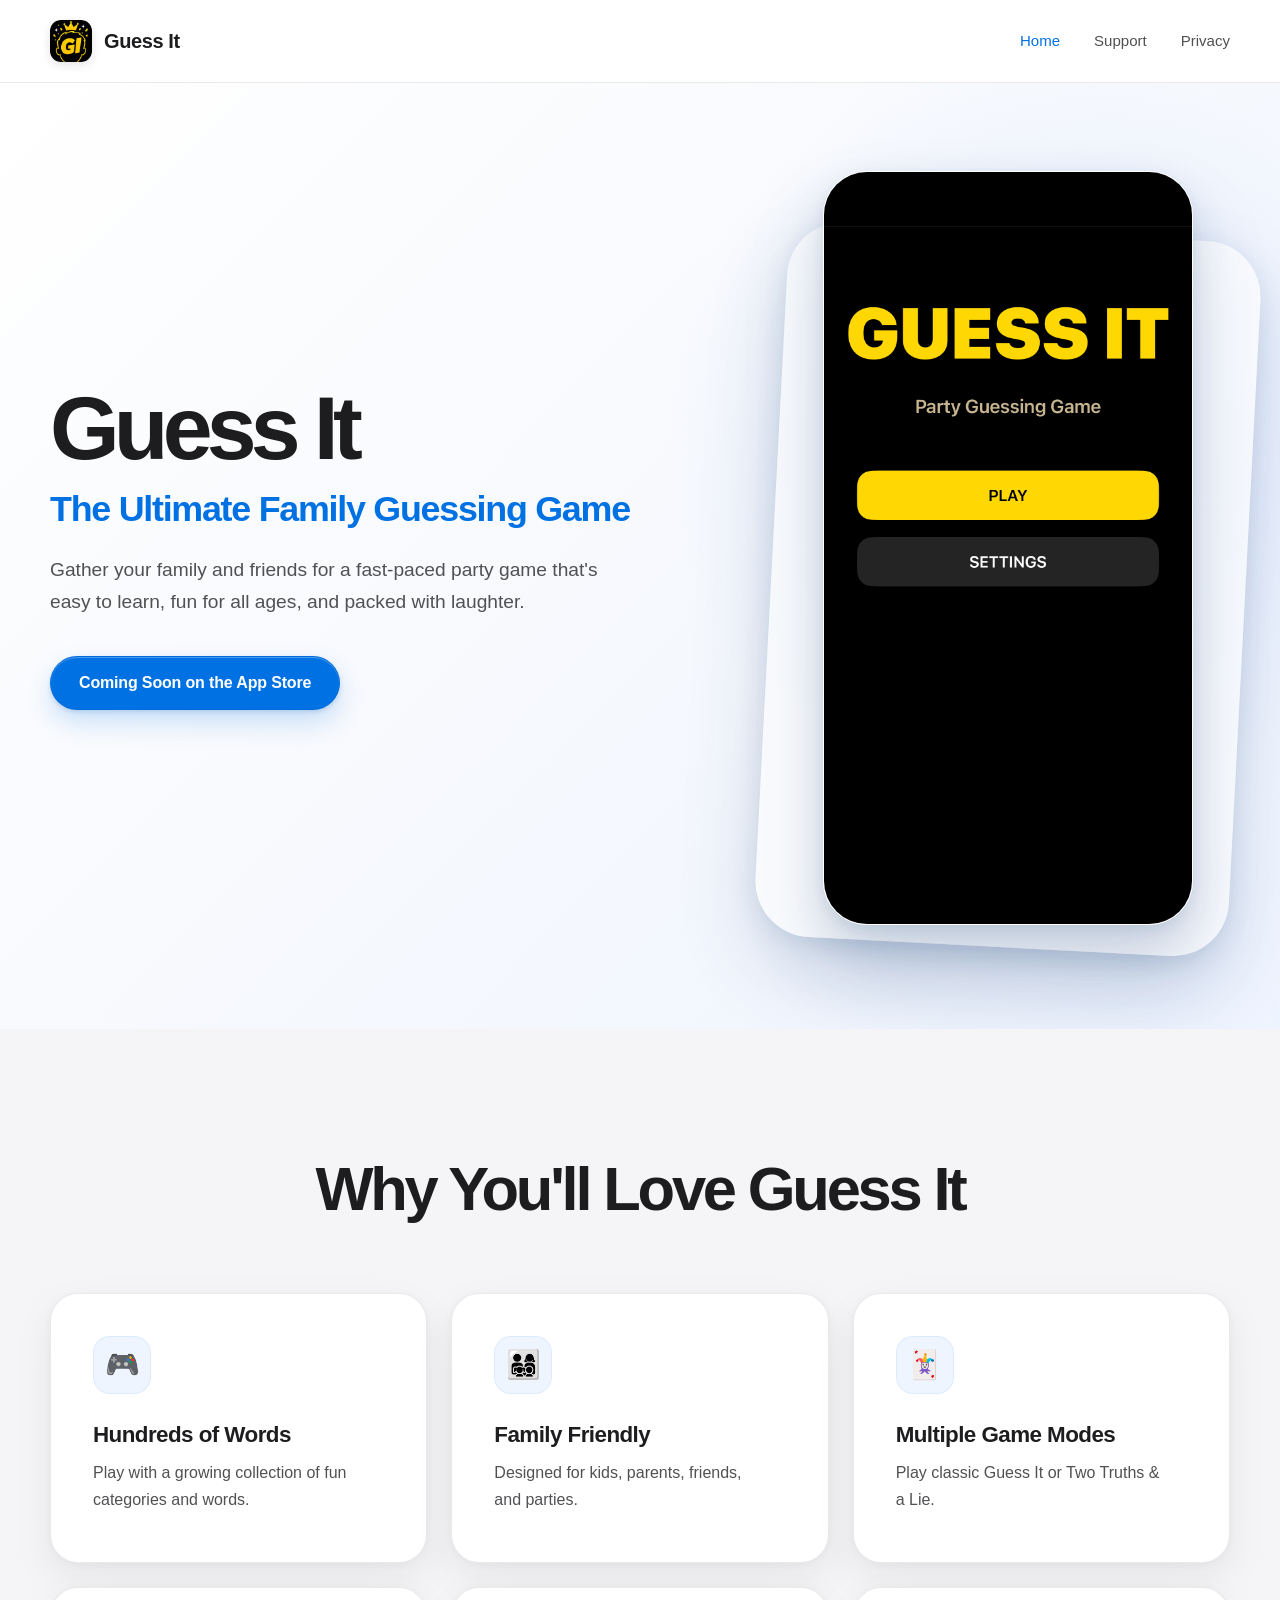
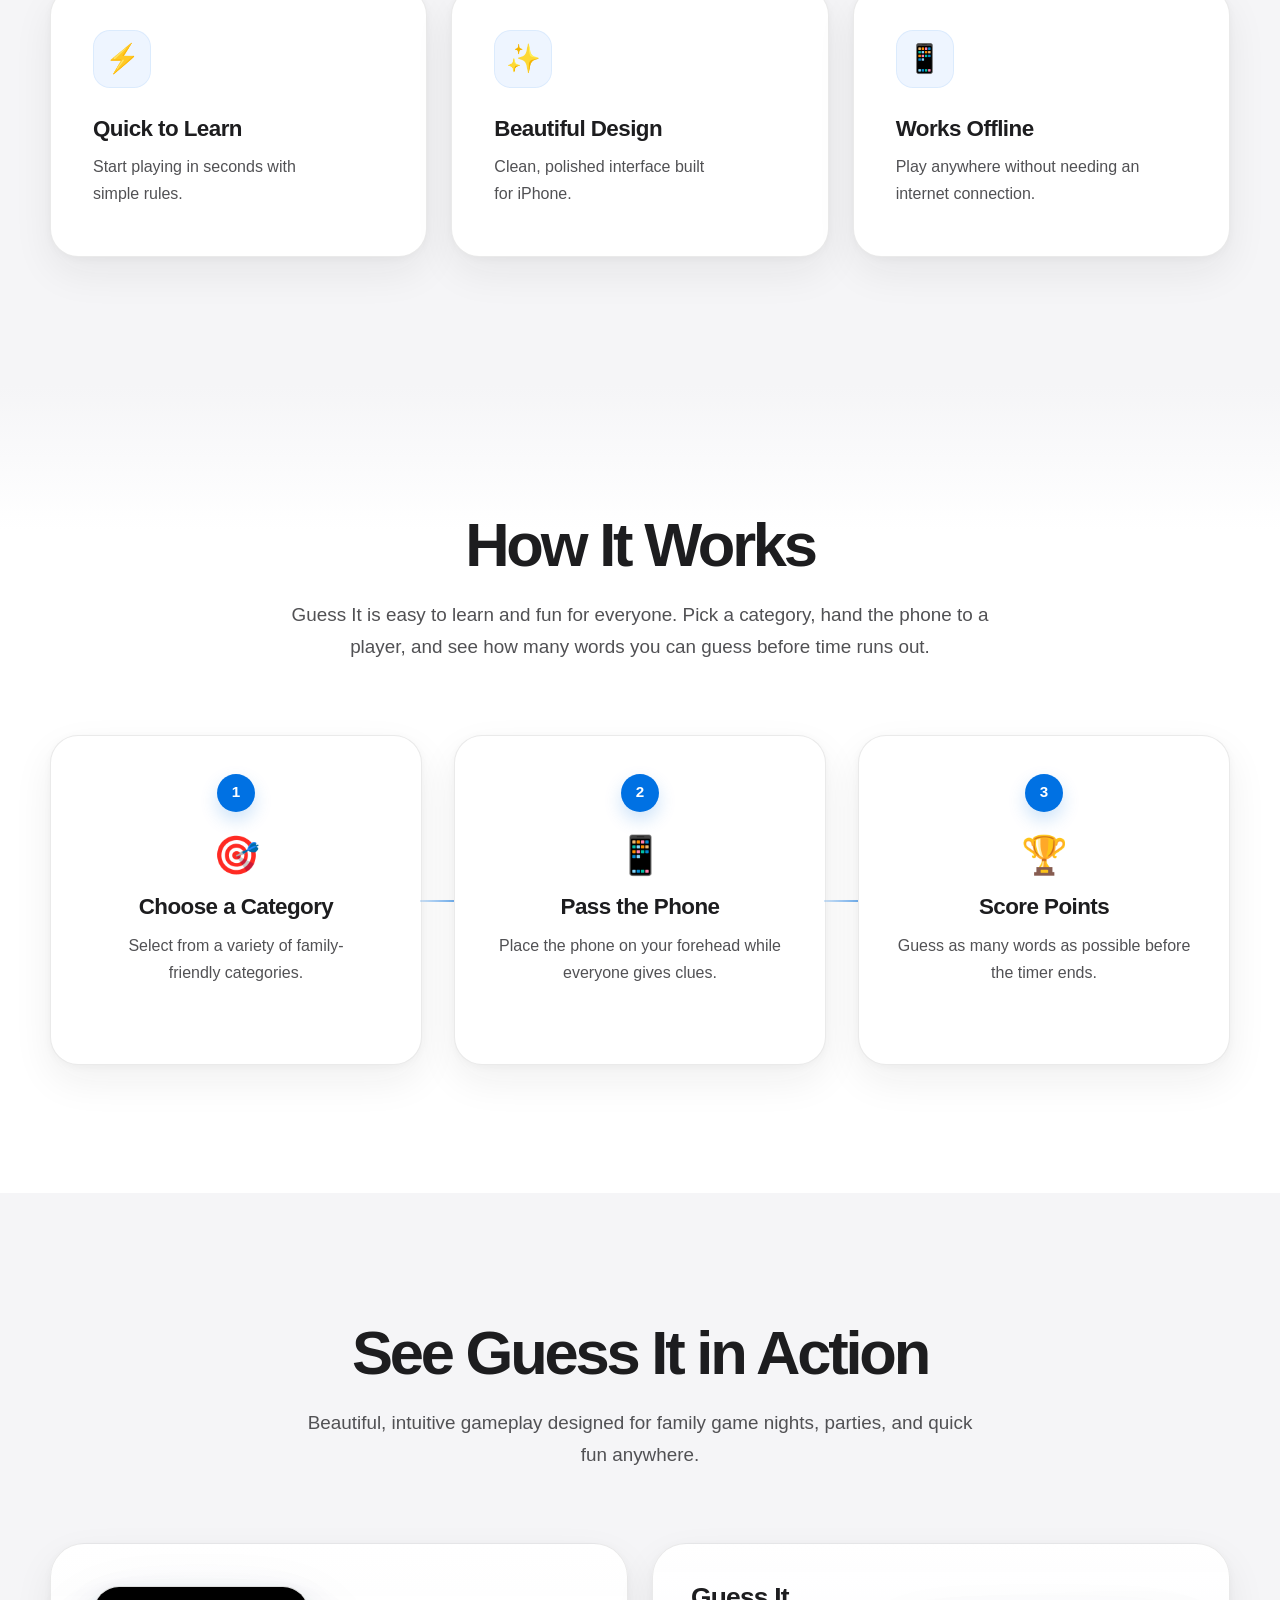
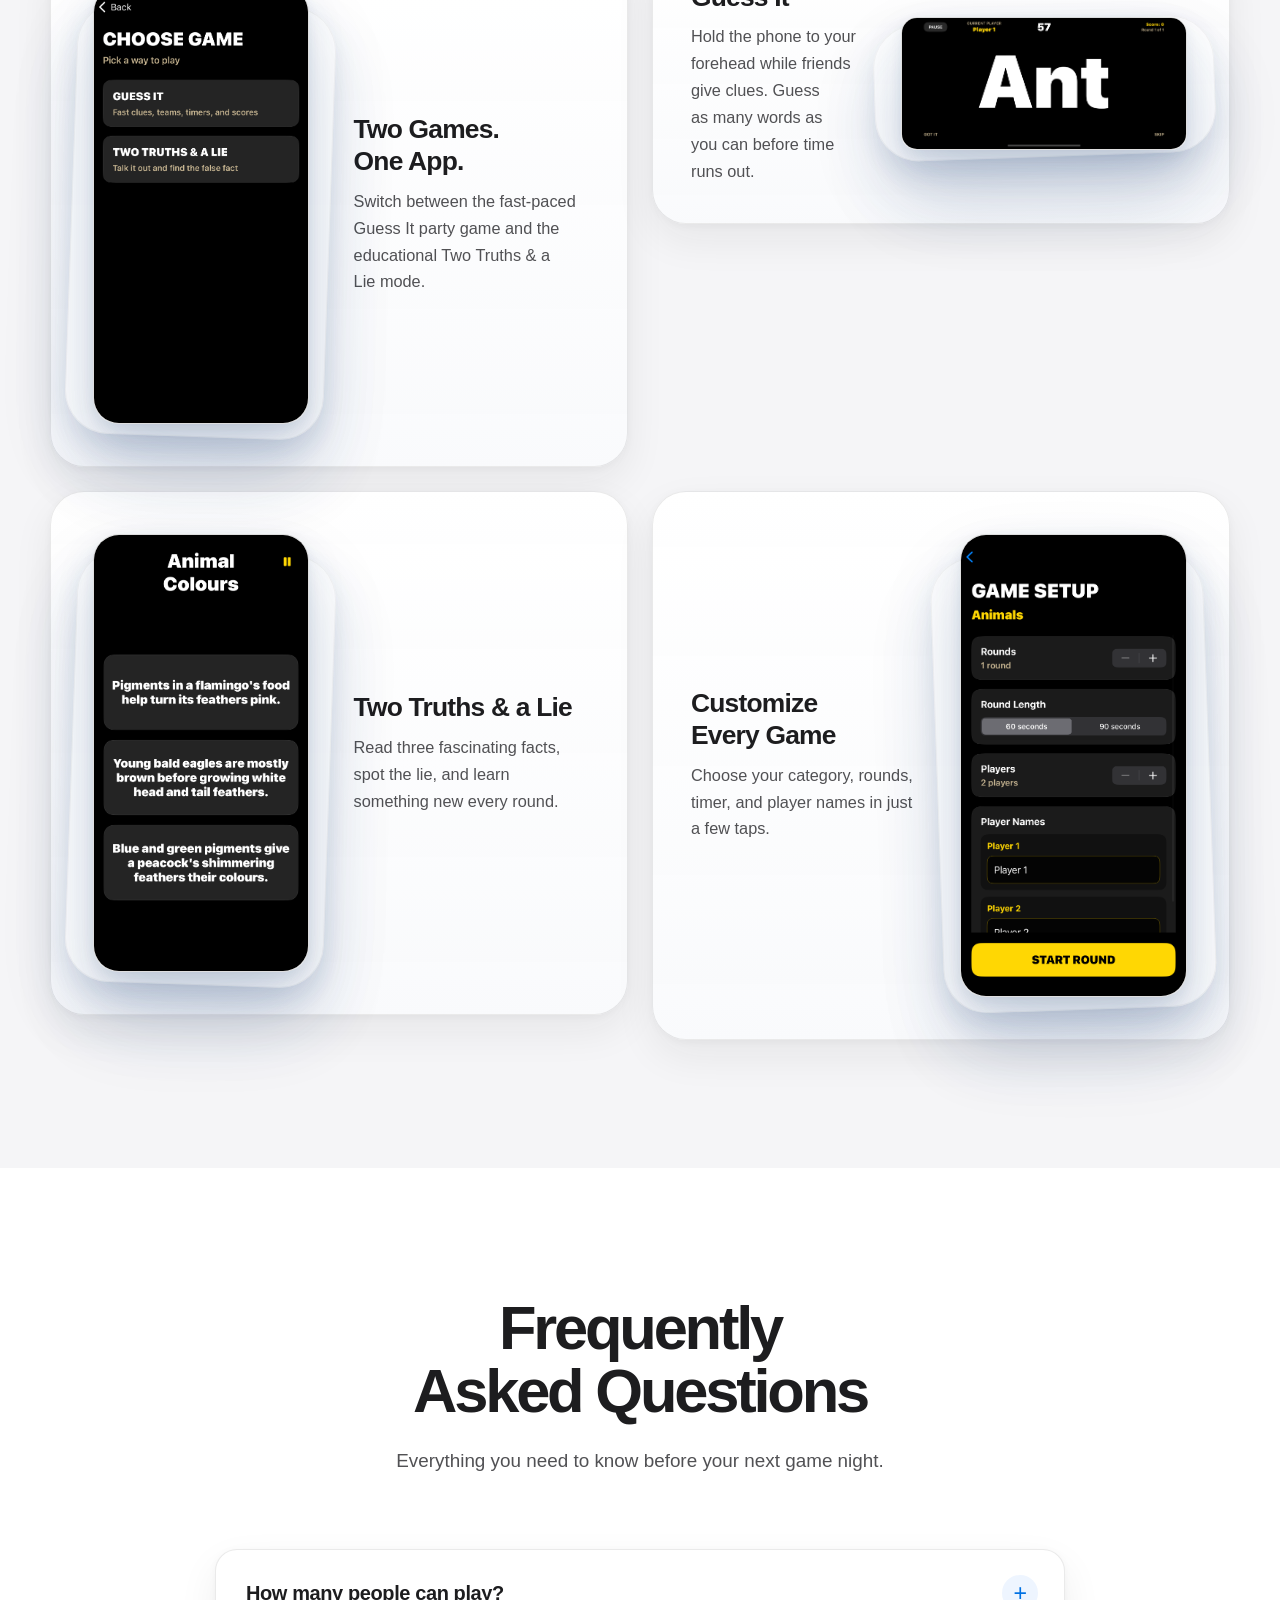
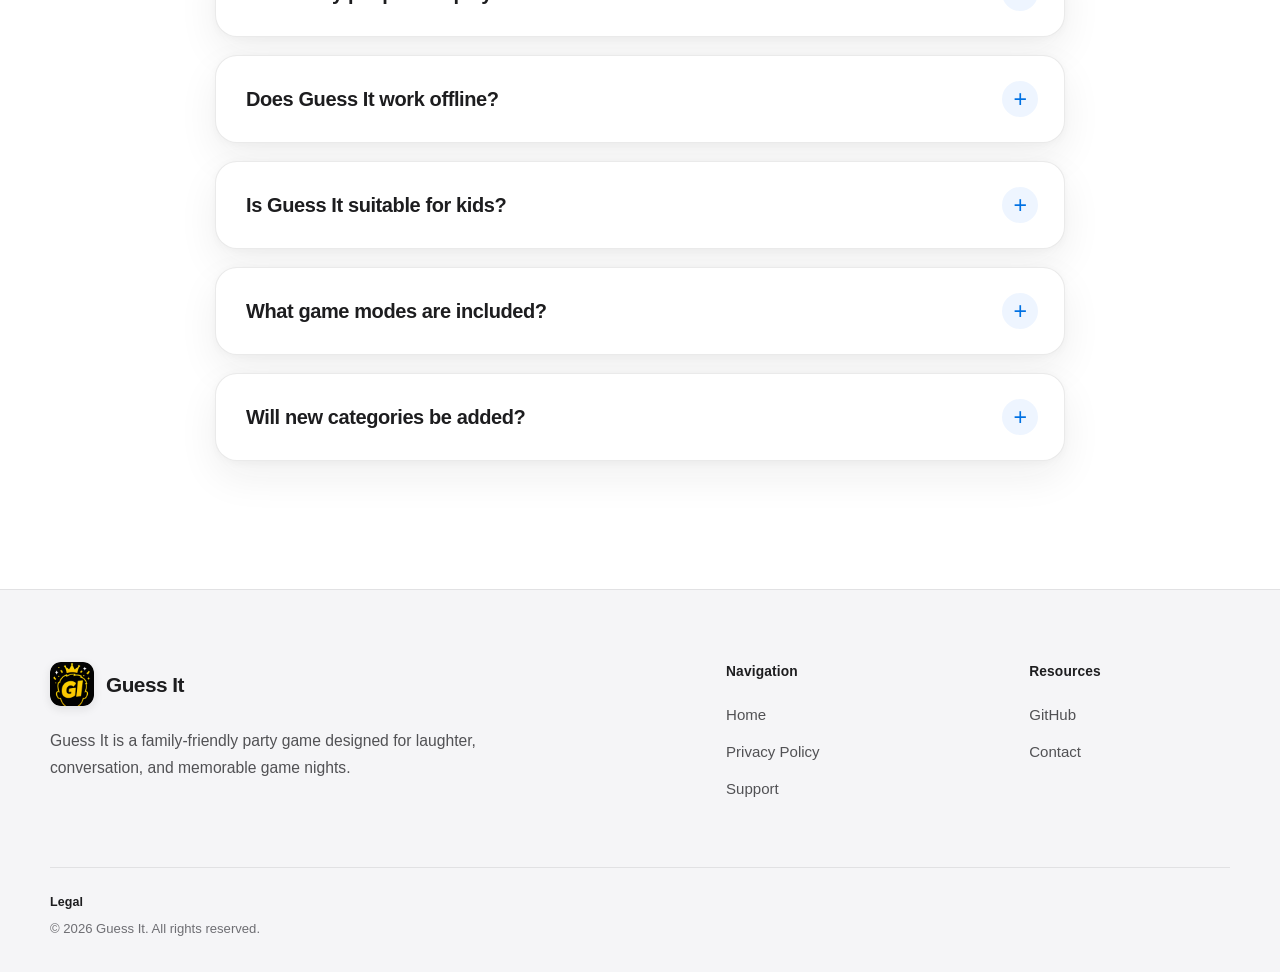
==== commit 155d5411: "Add production website polish and search discovery files" ====
--- a/index.html
+++ b/index.html
@@ -113,7 +113,7 @@
                     src="/assets/images/guess-it-home-screen.png"
                     alt="Guess It app home screen"
                     width="1170"
-                    height="2532"
+                    height="2390"
                 >
             </div>
         </div>
@@ -215,7 +215,7 @@
                             src="/assets/images/screenshots/choose-game.png"
                             alt="Guess It screen showing both game modes"
                             width="1170"
-                            height="2532"
+                            height="2390"
                             loading="lazy"
                         >
                     </div>
@@ -230,8 +230,8 @@
                         <img
                             src="/assets/images/screenshots/guess-it-gameplay.png"
                             alt="Guess It gameplay screen"
-                            width="1170"
-                            height="2532"
+                            width="2532"
+                            height="1170"
                             loading="lazy"
                         >
                     </div>
@@ -247,7 +247,7 @@
                             src="/assets/images/screenshots/two-truths-cards.png"
                             alt="Two Truths and a Lie cards screen"
                             width="1170"
-                            height="2532"
+                            height="2390"
                             loading="lazy"
                         >
                     </div>
@@ -263,7 +263,7 @@
                             src="/assets/images/screenshots/guess-it-setup.png"
                             alt="Guess It setup screen"
                             width="1170"
-                            height="2532"
+                            height="2390"
                             loading="lazy"
                         >
                     </div>
--- a/assets/css/styles.css
+++ b/assets/css/styles.css
@@ -37,7 +37,7 @@
         0 4px 12px rgba(32, 66, 120, 0.07),
         0 18px 38px rgba(32, 66, 120, 0.12),
         0 44px 82px rgba(32, 66, 120, 0.16);
-    --focus-ring: rgba(0, 113, 227, 0.34);
+    --focus-ring: #0068d1;
     --transition: 200ms ease;
 }
 
@@ -418,7 +418,7 @@
 }
 
 .screenshots {
-    overflow: hidden;
+    overflow: visible;
     background: var(--surface);
 }
 
@@ -441,12 +441,15 @@
     background: linear-gradient(180deg, rgba(255, 255, 255, 0.98), rgba(249, 250, 252, 0.96));
     box-shadow: var(--shadow-card);
     text-align: left;
+    overflow: visible;
 }
 
 .screenshot-image {
     position: relative;
     width: min(100%, 320px);
     margin: 0 auto;
+    padding: 4px;
+    overflow: visible;
     isolation: isolate;
 }
 
@@ -456,6 +459,14 @@
 
 .screenshot:nth-child(even) figcaption {
     order: 1;
+}
+
+.screenshot:nth-child(2) {
+    grid-template-columns: minmax(0, 0.72fr) minmax(0, 1.28fr);
+}
+
+.screenshot:nth-child(2) .screenshot-image {
+    width: min(100%, 440px);
 }
 
 .screenshot-image::before {
@@ -479,10 +490,17 @@
 .screenshot img {
     display: block;
     width: 100%;
+    max-width: 100%;
     height: auto;
+    aspect-ratio: auto;
+    object-fit: contain;
     border: 1px solid var(--border-emphasis);
-    border-radius: var(--radius-image);
+    border-radius: 26px;
     box-shadow: var(--shadow-image);
+}
+
+.screenshot:nth-child(2) img {
+    border-radius: 16px;
 }
 
 .screenshot figcaption {
@@ -1087,6 +1105,10 @@
         order: initial;
     }
 
+    .screenshot:nth-child(2) {
+        grid-template-columns: 1fr;
+    }
+
     .screenshots-grid {
         grid-template-columns: 1fr;
         gap: 28px;
@@ -1094,6 +1116,10 @@
 
     .screenshot-image {
         width: min(82vw, 400px);
+    }
+
+    .screenshot:nth-child(2) .screenshot-image {
+        width: min(100%, 520px);
     }
 
     .screenshot figcaption {
